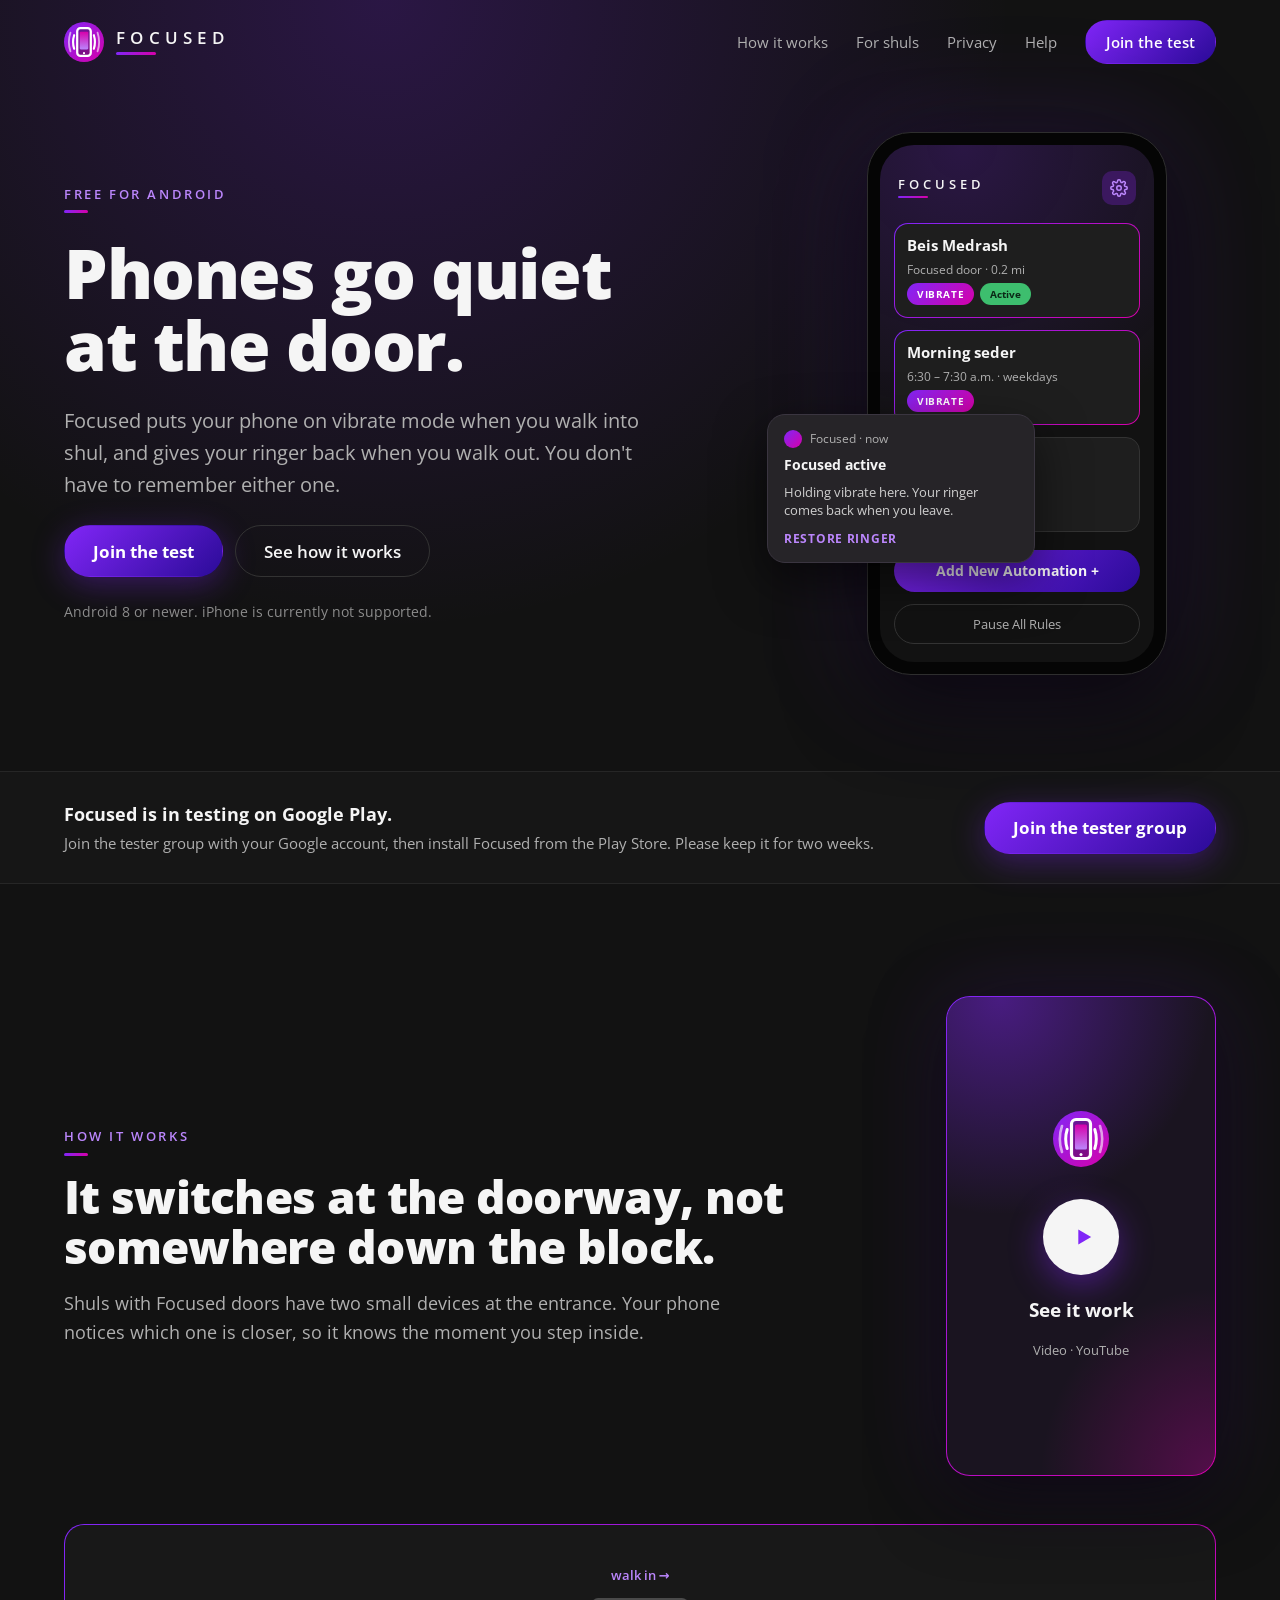
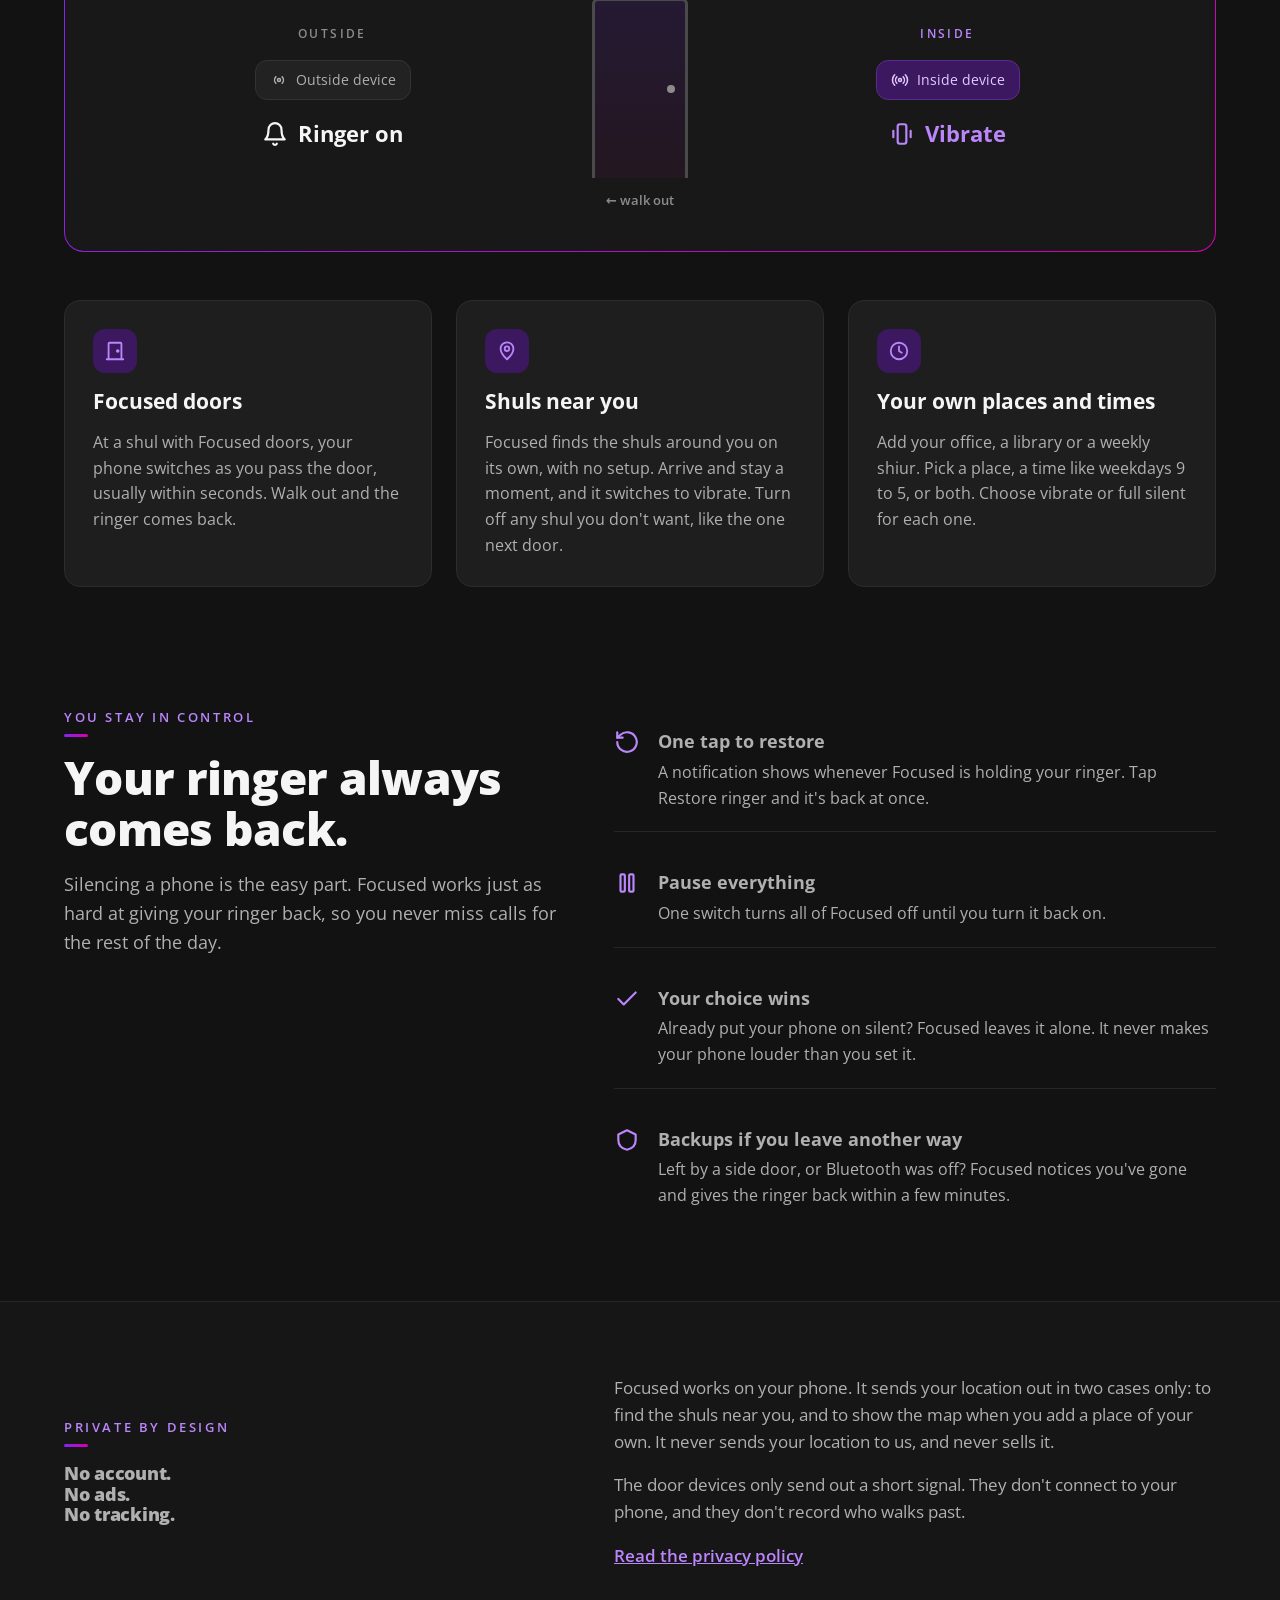
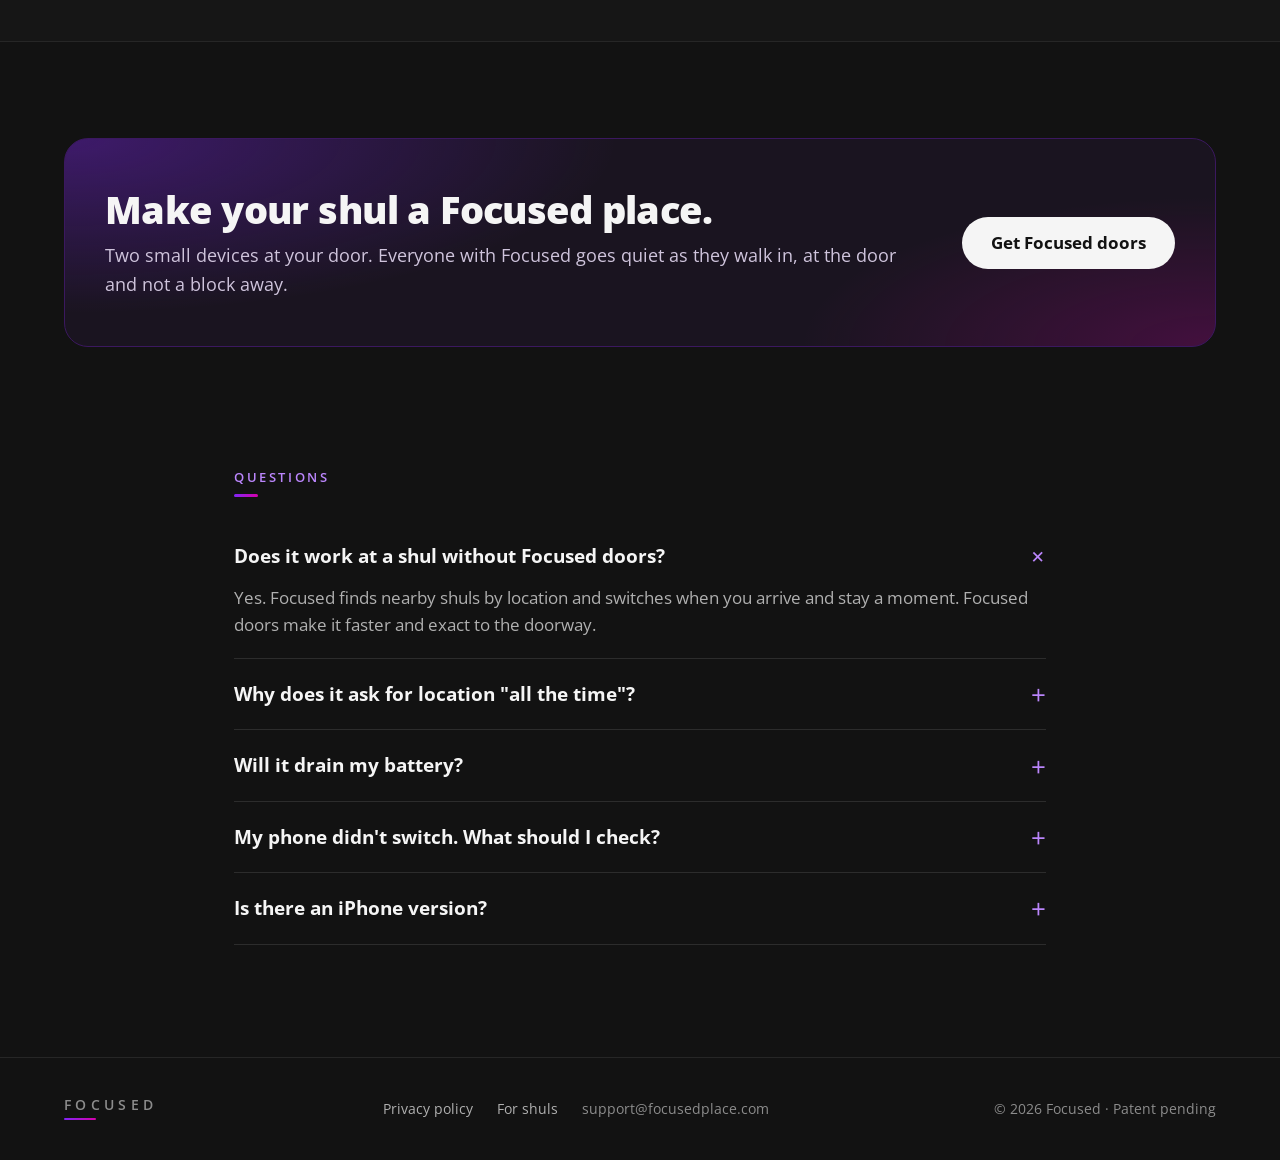
==== index.html @ 2dbdb2ee "Add files via upload" ====
<!doctype html>
<html lang="en">
<head>
  <meta charset="utf-8">
  <meta name="viewport" content="width=device-width, initial-scale=1, viewport-fit=cover">
  <title>Focused – Phones go quiet at the door</title>
  <meta name="description" content="Focused puts your phone on vibrate when you walk into shul, and gives your ringer back when you walk out. Free for Android.">
  <meta name="theme-color" content="#121212">
  <link rel="canonical" href="https://focusedplace.com/">

  <meta property="og:type" content="website">
  <meta property="og:site_name" content="Focused">
  <meta property="og:title" content="Focused – Phones go quiet at the door">
  <meta property="og:description" content="Your phone goes on vibrate when you walk into shul, and your ringer comes back when you walk out.">
  <meta property="og:url" content="https://focusedplace.com/">
  <meta property="og:image" content="https://focusedplace.com/img/og-image.png">
  <meta name="twitter:card" content="summary_large_image">

  <link rel="icon" href="img/favicon.svg" type="image/svg+xml">
  <link rel="apple-touch-icon" href="img/icon-512.png">

  <link rel="preconnect" href="https://fonts.googleapis.com">
  <link rel="preconnect" href="https://fonts.gstatic.com" crossorigin>
  <link rel="stylesheet" href="https://fonts.googleapis.com/css2?family=Open+Sans:wght@400;600;700;800&display=swap">
  <link rel="stylesheet" href="css/style.css">
  <script>document.documentElement.className += ' js';</script>
  <script src="js/main.js" defer></script>
</head>
<body>
  <a class="skip-link" href="#main">Skip to content</a>

  <header class="site-header">
    <div class="wrap">
      <nav class="nav" aria-label="Main">
        <a class="brand" href="./" aria-label="Focused home">
          <img src="img/logo-mark.svg" alt="" width="40" height="40">
          <span class="wordmark">FOCUSED</span>
        </a>
        <button class="menu-toggle" type="button" aria-expanded="false" aria-controls="nav-links" aria-label="Open menu">
          <svg class="icon" width="20" height="20" viewBox="0 0 24 24" aria-hidden="true"><path d="M4 7h16"/><path d="M4 12h16"/><path d="M4 17h16"/></svg>
        </button>
        <div class="nav-links" id="nav-links">
          <a href="#how">How it works</a>
          <a href="shuls.html">For shuls</a>
          <a href="#privacy">Privacy</a>
          <a href="#help">Help</a>
          <a class="btn btn--primary btn--small" href="#join">Join the test</a>
        </div>
      </nav>
    </div>
  </header>

  <main id="main">
    <div class="wrap">
      <section class="hero">
        <div class="hero__text">
          <span class="eyebrow">Free for Android</span>
          <h1>Phones go quiet at the door.</h1>
          <p class="lead">Focused puts your phone on vibrate mode when you walk into shul, and gives your ringer back when you walk out. You don't have to remember either one.</p>
          <div class="actions">
            <a class="btn btn--primary" href="#join">Join the test</a>
            <a class="btn btn--ghost" href="#how">See how it works</a>
          </div>
          <p class="fine-print">Android 8 or newer. iPhone is currently not supported.</p>
        </div>

        <div class="hero__visual">
          <div class="phone-stage">
            <div class="phone" role="img" aria-label="The Focused app showing a shul with a Focused door where vibrate is active, a weekday morning rule, and a library rule set to silent">
              <div class="phone__screen">
                <div class="app-bar">
                  <span class="wordmark">FOCUSED</span>
                  <span class="app-bar__button">
                    <svg class="icon" width="18" height="18" viewBox="0 0 24 24" aria-hidden="true"><circle cx="12" cy="12" r="3"/><path d="M19.4 15a1.7 1.7 0 0 0 .3 1.8l.1.1a2 2 0 1 1-2.8 2.8l-.1-.1a1.7 1.7 0 0 0-1.8-.3 1.7 1.7 0 0 0-1 1.5V21a2 2 0 1 1-4 0v-.1a1.7 1.7 0 0 0-1.1-1.5 1.7 1.7 0 0 0-1.8.3l-.1.1a2 2 0 1 1-2.8-2.8l.1-.1a1.7 1.7 0 0 0 .3-1.8 1.7 1.7 0 0 0-1.5-1H3a2 2 0 1 1 0-4h.1a1.7 1.7 0 0 0 1.5-1.1 1.7 1.7 0 0 0-.3-1.8l-.1-.1a2 2 0 1 1 2.8-2.8l.1.1a1.7 1.7 0 0 0 1.8.3H9a1.7 1.7 0 0 0 1-1.5V3a2 2 0 1 1 4 0v.1a1.7 1.7 0 0 0 1 1.5 1.7 1.7 0 0 0 1.8-.3l.1-.1a2 2 0 1 1 2.8 2.8l-.1.1a1.7 1.7 0 0 0-.3 1.8V9a1.7 1.7 0 0 0 1.5 1H21a2 2 0 1 1 0 4h-.1a1.7 1.7 0 0 0-1.5 1z"/></svg>
                  </span>
                </div>

                <div class="rule-card rule-card--on">
                  <span class="rule-card__title">Beis Medrash</span>
                  <span class="rule-card__meta">Focused door · 0.2 mi</span>
                  <span class="pills"><span class="pill">VIBRATE</span><span class="pill pill--active">Active</span></span>
                </div>

                <div class="rule-card rule-card--on">
                  <span class="rule-card__title">Morning seder</span>
                  <span class="rule-card__meta">6:30 – 7:30 a.m. · weekdays</span>
                  <span class="pills"><span class="pill">VIBRATE</span></span>
                </div>

                <div class="rule-card">
                  <span class="rule-card__title">Library</span>
                  <span class="rule-card__meta">Any time · 476 5th Ave</span>
                  <span class="pills"><span class="pill">SILENT</span></span>
                </div>

                <span class="app-button">Add New Automation +</span>
                <span class="app-button app-button--outline">Pause All Rules</span>
              </div>
            </div>

            <div class="notification" aria-hidden="true">
              <span class="notification__app">Focused · now</span>
              <span class="notification__title">Focused active</span>
              <span class="notification__text">Holding vibrate here. Your ringer comes back when you leave.</span>
              <span class="notification__action">RESTORE RINGER</span>
            </div>
          </div>
        </div>
      </section>
    </div>

    <section class="band" id="join">
      <div class="wrap join">
        <div class="join__text">
          <span class="join__title">Focused is in testing on Google Play.</span>
          <p>Join the tester group with your Google account, then install Focused from the Play Store. Please keep it for two weeks.</p>
        </div>
        <a class="btn btn--primary" href="[TESTER-GROUP-LINK]">Join the tester group</a>
      </div>
    </section>

    <section class="wrap section" id="how">
      <div class="how-intro">
        <div class="section-head">
          <span class="eyebrow">How it works</span>
          <h2>It switches at the doorway, not somewhere down the block.</h2>
          <p>Shuls with Focused doors have two small devices at the entrance. Your phone notices which one is closer, so it knows the moment you step inside.</p>
        </div>

        <!-- Shows a preview until someone presses play; only then does YouTube load (js/main.js). -->
        <a class="video" href="https://www.youtube.com/shorts/hZnFqoRjFlo" data-video-id="hZnFqoRjFlo" aria-label="Play the video showing how Focused works">
          <img class="video__logo" src="img/logo-mark.svg" alt="" width="56" height="56">
          <span class="video__play" aria-hidden="true">
            <svg width="28" height="28" viewBox="0 0 24 24"><path d="M8 5.5v13l11-6.5z" fill="currentColor"/></svg>
          </span>
          <span class="video__title">See it work</span>
          <span class="video__note">Video · YouTube</span>
        </a>
      </div>

      <div class="door-demo" role="img" aria-label="Outside the door the ringer is on. Walk in past the inside device and the phone switches to vibrate.">
        <div class="door-demo__side">
          <span class="door-demo__label">OUTSIDE</span>
          <span class="door-demo__chip">
            <svg class="icon" width="18" height="18" viewBox="0 0 24 24" aria-hidden="true"><circle cx="12" cy="12" r="2"/><path d="M16.2 7.8a6 6 0 0 1 0 8.4"/><path d="M7.8 16.2a6 6 0 0 1 0-8.4"/></svg>
            Outside device
          </span>
          <span class="door-demo__state">
            <svg class="icon" width="26" height="26" viewBox="0 0 24 24" aria-hidden="true"><path d="M6 8a6 6 0 0 1 12 0c0 7 3 9 3 9H3s3-2 3-9"/><path d="M10.3 21a1.94 1.94 0 0 0 3.4 0"/></svg>
            Ringer on
          </span>
        </div>

        <div class="door-demo__door">
          <span class="door-demo__in">walk in <span class="arrow">→</span></span>
          <span class="door-demo__frame"></span>
          <span class="door-demo__out"><span class="arrow">←</span> walk out</span>
        </div>

        <div class="door-demo__side door-demo__side--inside">
          <span class="door-demo__label">INSIDE</span>
          <span class="door-demo__chip">
            <svg class="icon" width="18" height="18" viewBox="0 0 24 24" aria-hidden="true"><circle cx="12" cy="12" r="2"/><path d="M16.2 7.8a6 6 0 0 1 0 8.4"/><path d="M7.8 16.2a6 6 0 0 1 0-8.4"/><path d="M19.1 4.9a10 10 0 0 1 0 14.2"/><path d="M4.9 19.1a10 10 0 0 1 0-14.2"/></svg>
            Inside device
          </span>
          <span class="door-demo__state">
            <svg class="icon" width="26" height="26" viewBox="0 0 24 24" aria-hidden="true"><rect x="8" y="3" width="8" height="18" rx="2"/><path d="M4 9v6"/><path d="M20 9v6"/></svg>
            Vibrate
          </span>
        </div>
      </div>

      <div class="features">
        <article class="feature">
          <span class="icon-tile"><svg class="icon" width="22" height="22" viewBox="0 0 24 24" aria-hidden="true"><path d="M5 21V4a1 1 0 0 1 1-1h12a1 1 0 0 1 1 1v17"/><path d="M3 21h18"/><circle cx="15" cy="12" r="1"/></svg></span>
          <h3>Focused doors</h3>
          <p>At a shul with Focused doors, your phone switches as you pass the door, usually within seconds. Walk out and the ringer comes back.</p>
        </article>
        <article class="feature">
          <span class="icon-tile"><svg class="icon" width="22" height="22" viewBox="0 0 24 24" aria-hidden="true"><path d="M12 21s7-6.1 7-11.5A7 7 0 0 0 5 9.5C5 14.9 12 21 12 21z"/><circle cx="12" cy="9.5" r="2.5"/></svg></span>
          <h3>Shuls near you</h3>
          <p>Focused finds the shuls around you on its own, with no setup. Arrive and stay a moment, and it switches to vibrate. Turn off any shul you don't want, like the one next door.</p>
        </article>
        <article class="feature">
          <span class="icon-tile"><svg class="icon" width="22" height="22" viewBox="0 0 24 24" aria-hidden="true"><circle cx="12" cy="12" r="9"/><path d="M12 7v5l3 2"/></svg></span>
          <h3>Your own places and times</h3>
          <p>Add your office, a library or a weekly shiur. Pick a place, a time like weekdays 9 to 5, or both. Choose vibrate or full silent for each one.</p>
        </article>
      </div>
    </section>

    <section class="wrap split">
      <div class="split__main">
        <span class="eyebrow">You stay in control</span>
        <h2>Your ringer always comes back.</h2>
        <p>Silencing a phone is the easy part. Focused works just as hard at giving your ringer back, so you never miss calls for the rest of the day.</p>
      </div>
      <ul class="split__side reassurances">
        <li>
          <svg class="icon" width="26" height="26" viewBox="0 0 24 24" aria-hidden="true"><path d="M3 12a9 9 0 1 0 3-6.7L3 8"/><path d="M3 3v5h5"/></svg>
          <div><strong>One tap to restore</strong><span>A notification shows whenever Focused is holding your ringer. Tap Restore ringer and it's back at once.</span></div>
        </li>
        <li>
          <svg class="icon" width="26" height="26" viewBox="0 0 24 24" aria-hidden="true"><rect x="6" y="4" width="4" height="16" rx="1"/><rect x="14" y="4" width="4" height="16" rx="1"/></svg>
          <div><strong>Pause everything</strong><span>One switch turns all of Focused off until you turn it back on.</span></div>
        </li>
        <li>
          <svg class="icon" width="26" height="26" viewBox="0 0 24 24" aria-hidden="true"><path d="M20 6 9 17l-5-5"/></svg>
          <div><strong>Your choice wins</strong><span>Already put your phone on silent? Focused leaves it alone. It never makes your phone louder than you set it.</span></div>
        </li>
        <li>
          <svg class="icon" width="26" height="26" viewBox="0 0 24 24" aria-hidden="true"><path d="M12 3l8 4v5c0 5-3.5 8-8 9-4.5-1-8-4-8-9V7l8-4z"/></svg>
          <div><strong>Backups if you leave another way</strong><span>Left by a side door, or Bluetooth was off? Focused notices you've gone and gives the ringer back within a few minutes.</span></div>
        </li>
      </ul>
    </section>

    <section class="band" id="privacy">
      <div class="wrap split split--center">
        <div class="split__main">
          <span class="eyebrow">Private by design</span>
          <p class="statement">No account.<br>No ads.<br>No tracking.</p>
        </div>
        <div class="split__side">
          <p>Focused works on your phone. It sends your location out in two cases only: to find the shuls near you, and to show the map when you add a place of your own. It never sends your location to us, and never sells it.</p>
          <p>The door devices only send out a short signal. They don't connect to your phone, and they don't record who walks past.</p>
          <a class="privacy-link" href="https://joshg1628.github.io/focused-privacy/">Read the privacy policy</a>
        </div>
      </div>
    </section>

    <section class="wrap cta-section">
      <div class="cta-panel">
        <div class="cta-panel__text">
          <h2>Make your shul a Focused place.</h2>
          <p>Two small devices at your door. Everyone with Focused goes quiet as they walk in, at the door and not a block away.</p>
        </div>
        <a class="btn btn--light" href="shuls.html">Get Focused doors</a>
      </div>
    </section>

    <section class="wrap faq" id="help">
      <span class="eyebrow">Questions</span>
      <div>
        <details open>
          <summary>Does it work at a shul without Focused doors?</summary>
          <p>Yes. Focused finds nearby shuls by location and switches when you arrive and stay a moment. Focused doors make it faster and exact to the doorway.</p>
        </details>
        <details>
          <summary>Why does it ask for location "all the time"?</summary>
          <p>Nobody opens an app while walking through a door. Focused has to notice you arrive while your phone is in your pocket. Android also counts Bluetooth scanning as location.</p>
        </details>
        <details>
          <summary>Will it drain my battery?</summary>
          <p>[BATTERY ANSWER]</p>
        </details>
        <details>
          <summary>My phone didn't switch. What should I check?</summary>
          <p>Open Focused and finish every step on the Setup page. On Samsung and Xiaomi phones, also turn off battery saving for Focused.</p>
        </details>
        <details>
          <summary>Is there an iPhone version?</summary>
          <p>Not yet. Focused is Android only for now.</p>
        </details>
      </div>
    </section>
  </main>

  <footer class="site-footer">
    <div class="wrap">
      <span class="wordmark wordmark--small">FOCUSED</span>
      <div class="footer-links">
        <a href="https://joshg1628.github.io/focused-privacy/">Privacy policy</a>
        <a href="shuls.html">For shuls</a>
        <span>support@focusedplace.com</span>
      </div>
      <span>© <span data-year>2026</span> Focused · Patent pending</span>
    </div>
  </footer>
</body>
</html>
---- css/style.css ----
/* Focused website
   Dark only, like the app. Every colour, gradient and radius below comes from the
   app's Resources/Styles/Colors.xaml and Styles.xaml, so the site and the app match. */

:root {
  /* Surfaces (PageBackground, Surface, SurfaceSunken, Divider) */
  --bg: #121212;
  --surface: #1E1E1E;
  --surface-2: #181818;
  --sunken: #161616;
  --raised: #222222;
  --line: #262626;
  --line-2: #2C2C2C;
  --divider: #333333;

  /* Text (TextPrimary, TextSecondary) */
  --text: #F5F5F5;
  --text-2: #B0B0B0;
  --text-3: #8C8C8C;
  --text-soft: #CFCFCF;

  /* Brand (Accent, Magenta, Tertiary, AccentMuted, IconBg) */
  --violet: #8126F7;
  --magenta: #D600AA;
  --indigo: #2B0B98;
  --lilac: #BB86FC;
  --lilac-hover: #D9B8FF;
  --plum: #3B185F;
  --plum-line: #5B2C8F;
  --plum-text: #E2CCFF;

  /* State (Success, OnSuccessText) */
  --success: #3DBE6E;
  --on-success: #0B2A17;

  /* The app's three gradients: card strokes and badges, filled buttons, the wordmark bar */
  --grad: linear-gradient(135deg, var(--violet), var(--magenta));
  --grad-deep: linear-gradient(135deg, var(--violet), var(--indigo));
  --grad-bar: linear-gradient(90deg, var(--violet), var(--magenta));
  --glow: rgba(129, 38, 247, 0.22);
  --glow-none: rgba(129, 38, 247, 0);

  --font: 'Open Sans', system-ui, -apple-system, 'Segoe UI', Roboto, sans-serif;
  --gutter: 24px;

  color-scheme: dark;
}

/* ---------- Base ---------- */

*,
*::before,
*::after {
  box-sizing: border-box;
}

html {
  scroll-behavior: smooth;
}

body {
  margin: 0;
  /* The soft purple wash behind the top of every page, like the app's header glow */
  background:
    radial-gradient(ellipse 70% 900px at 30% 0, var(--glow), var(--glow-none) 70%) no-repeat,
    var(--bg);
  color: var(--text);
  font-family: var(--font);
  font-size: 17px;
  line-height: 1.6;
  -webkit-font-smoothing: antialiased;
  overflow-x: hidden;
}

h1,
h2,
h3,
p {
  margin: 0;
}

h1,
h2,
h3 {
  text-wrap: balance;
}

a {
  color: var(--lilac);
}

a:hover {
  color: var(--lilac-hover);
}

a:focus-visible,
button:focus-visible,
summary:focus-visible,
input:focus-visible,
textarea:focus-visible {
  outline: 2px solid var(--lilac);
  outline-offset: 3px;
}

img {
  max-width: 100%;
}

ul,
ol {
  margin: 0;
  padding: 0;
  list-style: none;
}

.wrap {
  max-width: 1200px;
  margin-inline: auto;
  padding-left: max(var(--gutter), env(safe-area-inset-left, 0px));
  padding-right: max(var(--gutter), env(safe-area-inset-right, 0px));
}

.sr-only {
  position: absolute;
  width: 1px;
  height: 1px;
  overflow: hidden;
  clip: rect(0 0 0 0);
  white-space: nowrap;
}

.skip-link {
  position: absolute;
  left: 16px;
  top: -60px;
  z-index: 10;
  padding: 10px 16px;
  border-radius: 10px;
  background: var(--text);
  color: var(--bg);
  font-weight: 700;
  text-decoration: none;
}

.skip-link:focus {
  top: 16px;
}

/* ---------- Brand pieces ---------- */

/* The app's wordmark: tracked caps over the short gradient bar */
.wordmark {
  display: inline-flex;
  flex-direction: column;
  gap: 6px;
  font-weight: 600;
  font-size: 17px;
  letter-spacing: 0.31em;
  line-height: 1;
}

.wordmark::after {
  content: "";
  width: 40px;
  height: 3px;
  border-radius: 2px;
  background: var(--grad-bar);
}

.wordmark--small {
  font-size: 14px;
}

.wordmark--small::after {
  width: 32px;
  height: 2px;
}

/* The app's section heading: small lilac caps over a mini bar */
.eyebrow {
  display: inline-flex;
  flex-direction: column;
  gap: 6px;
  font-size: 13px;
  font-weight: 600;
  letter-spacing: 0.2em;
  text-transform: uppercase;
  color: var(--lilac);
}

.eyebrow::after {
  content: "";
  width: 24px;
  height: 3px;
  border-radius: 2px;
  background: var(--grad-bar);
}

.icon {
  flex: none;
  fill: none;
  stroke: currentColor;
  stroke-width: 2;
  stroke-linecap: round;
  stroke-linejoin: round;
}

.icon-tile {
  width: 44px;
  height: 44px;
  border-radius: 12px;
  background: var(--plum);
  color: var(--lilac);
  display: flex;
  align-items: center;
  justify-content: center;
}

/* ---------- Buttons ---------- */

.btn {
  display: inline-flex;
  align-items: center;
  justify-content: center;
  min-height: 52px;
  padding: 0 28px;
  border: 1px solid transparent;
  border-radius: 999px;
  font: inherit;
  font-size: 17px;
  font-weight: 700;
  text-decoration: none;
  cursor: pointer;
  transition: transform 0.15s ease, box-shadow 0.15s ease, background-color 0.15s ease;
}

.btn--primary {
  background: var(--grad-deep);
  color: #FFFFFF;
  box-shadow: 0 8px 32px rgba(129, 38, 247, 0.35);
}

.btn--primary:hover {
  color: #FFFFFF;
  transform: translateY(-1px);
  box-shadow: 0 12px 40px rgba(129, 38, 247, 0.5);
}

.btn--ghost {
  border-color: var(--divider);
  color: var(--text);
  font-weight: 600;
}

.btn--ghost:hover {
  color: var(--text);
  background: var(--surface);
}

.btn--light {
  background: var(--text);
  color: var(--bg);
}

.btn--light:hover {
  color: var(--bg);
  transform: translateY(-1px);
}

.btn--small {
  min-height: 44px;
  padding: 0 20px;
  font-size: 15px;
  font-weight: 600;
  box-shadow: none;
}

/* ---------- Header and navigation ---------- */

/* The For shuls page adds a magenta wash on the right */
body.page-shuls {
  background:
    radial-gradient(ellipse 60% 800px at 75% 0, rgba(214, 0, 170, 0.16), rgba(214, 0, 170, 0) 70%) no-repeat,
    radial-gradient(ellipse 60% 900px at 20% 0, var(--glow), var(--glow-none) 70%) no-repeat,
    var(--bg);
}

.nav {
  display: flex;
  flex-wrap: wrap;
  align-items: center;
  justify-content: space-between;
  gap: 16px;
  padding-block: 20px;
}

.brand {
  display: flex;
  align-items: center;
  gap: 12px;
  color: var(--text);
  text-decoration: none;
}

.brand:hover {
  color: var(--text);
}

.brand img {
  width: 40px;
  height: 40px;
}

.nav-links {
  display: flex;
  flex-wrap: wrap;
  align-items: center;
  gap: 8px 28px;
  font-size: 15px;
}

.nav-links a:not(.btn) {
  color: var(--text-2);
  text-decoration: none;
}

.nav-links a:not(.btn):hover,
.nav-links a[aria-current="page"] {
  color: var(--text);
}

.menu-toggle {
  display: none;
  width: 44px;
  height: 44px;
  border: 1px solid var(--divider);
  border-radius: 12px;
  background: var(--surface);
  color: var(--text);
  align-items: center;
  justify-content: center;
  cursor: pointer;
}

@media (max-width: 760px) {
  .js .menu-toggle {
    display: flex;
  }

  .js .nav-links {
    display: none;
    width: 100%;
    flex-direction: column;
    align-items: stretch;
    gap: 0;
    padding-bottom: 8px;
  }

  .js .nav.is-open .nav-links {
    display: flex;
  }

  .js .nav-links a:not(.btn) {
    padding: 14px 4px;
    border-bottom: 1px solid var(--line);
    font-size: 17px;
  }

  .js .nav-links .btn {
    margin-top: 16px;
  }
}

/* ---------- Hero ---------- */

.hero {
  display: flex;
  flex-wrap: wrap;
  align-items: center;
  gap: 56px;
  padding-block: 48px 96px;
}

.hero__text {
  flex: 1 1 460px;
  min-width: 0;
  display: flex;
  flex-direction: column;
  gap: 24px;
}

.hero h1 {
  font-size: clamp(40px, 5.4vw, 72px);
  line-height: 1.04;
  font-weight: 800;
  letter-spacing: -0.02em;
}

.lead {
  font-size: 20px;
  color: var(--text-2);
  max-width: 34em;
}

.actions {
  display: flex;
  flex-wrap: wrap;
  align-items: center;
  gap: 12px;
}

.fine-print {
  font-size: 14px;
  color: var(--text-3);
}

.hero__visual {
  flex: 1 1 360px;
  min-width: 0;
  display: flex;
  justify-content: center;
}

/* ---------- Phone drawing of the app ---------- */

.phone-stage {
  position: relative;
  width: 100%;
  max-width: 400px;
  display: flex;
  justify-content: flex-end;
}

.phone {
  width: 300px;
  max-width: 100%;
  border-radius: 44px;
  padding: 12px;
  background: #050505;
  border: 1px solid #2E2E2E;
  box-shadow: 0 30px 80px rgba(0, 0, 0, 0.6), 0 0 120px rgba(129, 38, 247, 0.18);
}

.phone__screen {
  border-radius: 34px;
  overflow: hidden;
  padding: 22px 14px 18px;
  display: flex;
  flex-direction: column;
  gap: 12px;
  background: radial-gradient(circle at 30% 0%, var(--glow), var(--glow-none) 55%), var(--bg);
}

.app-bar {
  display: flex;
  align-items: center;
  justify-content: space-between;
  padding: 4px 4px 6px;
}

.app-bar .wordmark {
  font-size: 13px;
  gap: 5px;
}

.app-bar .wordmark::after {
  width: 30px;
  height: 2px;
}

.app-bar__button {
  width: 34px;
  height: 34px;
  border-radius: 10px;
  background: var(--plum);
  color: var(--lilac);
  display: flex;
  align-items: center;
  justify-content: center;
}

.rule-card {
  border: 1px solid var(--divider);
  border-radius: 14px;
  background: var(--surface);
  padding: 12px;
  display: flex;
  flex-direction: column;
  gap: 6px;
}

/* An active rule: the app's gradient card stroke */
.rule-card--on {
  border: 1.5px solid transparent;
  background: linear-gradient(var(--surface), var(--surface)) padding-box, var(--grad) border-box;
}

.rule-card__title {
  font-size: 15px;
  font-weight: 700;
  line-height: 1.3;
}

.rule-card__meta {
  font-size: 12px;
  color: var(--text-2);
  line-height: 1.3;
}

.pills {
  display: flex;
  gap: 6px;
}

.pill {
  font-size: 10px;
  font-weight: 700;
  letter-spacing: 0.06em;
  padding: 3px 10px;
  border-radius: 999px;
  background: var(--grad);
  color: #FFFFFF;
}

.pill--active {
  letter-spacing: 0;
  background: var(--success);
  color: var(--on-success);
}

.app-button {
  margin-top: 6px;
  min-height: 42px;
  border-radius: 999px;
  background: var(--grad-deep);
  display: flex;
  align-items: center;
  justify-content: center;
  font-size: 14px;
  font-weight: 700;
}

.app-button--outline {
  margin-top: 0;
  min-height: 40px;
  background: none;
  border: 1px solid var(--divider);
  font-size: 13px;
  font-weight: 400;
  color: var(--text-2);
}

/* The "Focused active" notification */
.notification {
  border-radius: 18px;
  background: #262428;
  border: 1px solid #3A3540;
  padding: 14px 16px;
  display: flex;
  flex-direction: column;
  gap: 6px;
  box-shadow: 0 18px 50px rgba(0, 0, 0, 0.55);
}

.phone-stage .notification {
  position: absolute;
  left: 0;
  bottom: 112px;
  width: 268px;
}

.notification__app {
  display: flex;
  align-items: center;
  gap: 8px;
  font-size: 12px;
  color: var(--text-2);
}

.notification__app::before {
  content: "";
  width: 18px;
  height: 18px;
  border-radius: 50%;
  background: var(--grad);
}

.notification__title {
  font-size: 14px;
  font-weight: 700;
}

.notification__text {
  font-size: 13px;
  color: var(--text-soft);
  line-height: 1.4;
}

.notification__action {
  padding-top: 4px;
  font-size: 12px;
  font-weight: 700;
  letter-spacing: 0.06em;
  color: var(--lilac);
}

/* ---------- Bands and sections ---------- */

.band {
  background: var(--sunken);
  border-block: 1px solid var(--line);
}

.join {
  display: flex;
  flex-wrap: wrap;
  align-items: center;
  justify-content: space-between;
  gap: 16px 32px;
  padding-block: 28px;
}

.join__text {
  flex: 1 1 420px;
  min-width: 0;
  display: flex;
  flex-direction: column;
  gap: 2px;
}

.join__title {
  font-weight: 700;
  font-size: 18px;
}

.join__text p {
  color: var(--text-2);
  font-size: 15px;
}

.section {
  padding-block: 112px 48px;
  display: flex;
  flex-direction: column;
  gap: 48px;
}

.section-head {
  display: flex;
  flex-direction: column;
  gap: 16px;
  max-width: 720px;
}

.section-head h2,
.split h2 {
  font-size: clamp(30px, 3.6vw, 48px);
  line-height: 1.1;
  font-weight: 800;
  letter-spacing: -0.015em;
}

.section-head p {
  color: var(--text-2);
  font-size: 18px;
}

/* ---------- How it works: heading with the video beside it ---------- */

.how-intro {
  display: flex;
  flex-wrap: wrap;
  align-items: center;
  justify-content: space-between;
  gap: 40px 56px;
}

.how-intro .section-head {
  flex: 1 1 460px;
  min-width: 0;
}

/* A YouTube Short is upright, 9:16 */
.video {
  position: relative;
  flex: none;
  width: min(270px, 100%);
  aspect-ratio: 9 / 16;
  border: 1.5px solid transparent;
  border-radius: 24px;
  overflow: hidden;
  background:
    radial-gradient(ellipse 120% 70% at 20% 0%, rgba(129, 38, 247, 0.45), rgba(129, 38, 247, 0) 65%) padding-box,
    radial-gradient(ellipse 100% 60% at 100% 100%, rgba(214, 0, 170, 0.3), rgba(214, 0, 170, 0) 65%) padding-box,
    linear-gradient(#1A1420, #1A1420) padding-box,
    var(--grad) border-box;
  box-shadow: 0 24px 70px rgba(0, 0, 0, 0.5), 0 0 90px rgba(129, 38, 247, 0.16);
  display: flex;
  flex-direction: column;
  align-items: center;
  justify-content: center;
  gap: 14px;
  color: var(--text);
  text-decoration: none;
}

a.video:hover {
  color: var(--text);
}

.video__logo {
  width: 56px;
  height: 56px;
  margin-bottom: 18px;
}

.video__play {
  width: 76px;
  height: 76px;
  border-radius: 50%;
  background: var(--text);
  color: var(--violet);
  display: flex;
  align-items: center;
  justify-content: center;
  padding-left: 4px;
  box-shadow: 0 10px 34px rgba(129, 38, 247, 0.45);
  transition: transform 0.15s ease;
}

a.video:hover .video__play {
  transform: scale(1.06);
}

.video__title {
  margin-top: 6px;
  font-size: 19px;
  font-weight: 700;
}

.video__note {
  font-size: 13px;
  color: var(--text-2);
}

.video iframe {
  position: absolute;
  inset: 0;
  width: 100%;
  height: 100%;
  border: 0;
}

@media (max-width: 760px) {
  .video {
    margin-inline: auto;
  }
}

/* ---------- Door picture ---------- */

.door-demo {
  border: 1.5px solid transparent;
  border-radius: 20px;
  background: linear-gradient(var(--surface-2), var(--surface-2)) padding-box, var(--grad) border-box;
  padding: 40px 32px;
  display: flex;
  flex-wrap: wrap;
  align-items: stretch;
  justify-content: center;
  gap: 24px;
}

.door-demo__side {
  flex: 1 1 260px;
  min-width: 0;
  display: flex;
  flex-direction: column;
  align-items: center;
  justify-content: center;
  gap: 16px;
  text-align: center;
}

.door-demo__label {
  font-size: 12px;
  font-weight: 600;
  letter-spacing: 0.2em;
  color: var(--text-3);
}

.door-demo__chip {
  display: inline-flex;
  align-items: center;
  gap: 8px;
  padding: 8px 14px;
  border-radius: 12px;
  background: var(--raised);
  border: 1px solid var(--divider);
  font-size: 14px;
  color: var(--text-2);
}

.door-demo__state {
  display: inline-flex;
  align-items: center;
  gap: 10px;
  font-size: 22px;
  font-weight: 700;
}

.door-demo__side--inside .door-demo__label,
.door-demo__side--inside .door-demo__state {
  color: var(--lilac);
}

.door-demo__side--inside .door-demo__chip {
  background: var(--plum);
  border-color: var(--plum-line);
  color: var(--plum-text);
}

.door-demo__door {
  flex: 0 0 auto;
  display: flex;
  flex-direction: column;
  align-items: center;
  justify-content: center;
  gap: 12px;
  font-size: 13px;
  font-weight: 600;
}

.door-demo__in {
  color: var(--lilac);
}

.door-demo__out {
  color: var(--text-3);
}

.door-demo__frame {
  width: 96px;
  height: 180px;
  border: 3px solid #4A4A4A;
  border-bottom: none;
  border-radius: 6px 6px 0 0;
  display: flex;
  align-items: center;
  justify-content: flex-end;
  padding-right: 10px;
  background: linear-gradient(180deg, rgba(129, 38, 247, 0.12), rgba(214, 0, 170, 0.06));
}

.door-demo__frame::after {
  content: "";
  width: 8px;
  height: 8px;
  border-radius: 50%;
  background: var(--text-3);
}

.arrow {
  display: inline-block;
}

/* Stacked on a phone: outside above the door, inside below it, so the arrows point down and up */
@media (max-width: 640px) {
  .door-demo {
    padding: 28px 20px;
  }

  .door-demo__door {
    flex-basis: 100%;
  }

  .door-demo__frame {
    width: 140px;
    height: 72px;
  }

  .arrow {
    transform: rotate(90deg);
  }
}

/* ---------- Feature cards ---------- */

.features {
  display: flex;
  flex-wrap: wrap;
  gap: 24px;
}

.feature {
  flex: 1 1 300px;
  min-width: 0;
  display: flex;
  flex-direction: column;
  gap: 12px;
  padding: 28px;
  border-radius: 16px;
  background: var(--surface);
  border: 1px solid var(--line-2);
}

.feature h3 {
  font-size: 21px;
  font-weight: 700;
}

.feature p {
  color: var(--text-2);
  font-size: 16px;
}

/* ---------- Two-column sections ---------- */

.split {
  display: flex;
  flex-wrap: wrap;
  gap: 48px;
  align-items: flex-start;
  padding-block: 72px;
}

.split--center {
  align-items: center;
}

.split__main {
  flex: 1 1 380px;
  min-width: 0;
  display: flex;
  flex-direction: column;
  gap: 16px;
}

.split__side {
  flex: 1 1 480px;
  min-width: 0;
  display: flex;
  flex-direction: column;
  gap: 16px;
  color: var(--text-2);
}

.split__main > p {
  color: var(--text-2);
  font-size: 18px;
}

.reassurances li {
  display: flex;
  gap: 18px;
  padding: 20px 0;
  border-bottom: 1px solid var(--line);
}

.reassurances li:last-child {
  border-bottom: none;
}

.reassurances .icon {
  color: var(--lilac);
  margin-top: 2px;
}

.reassurances div {
  display: flex;
  flex-direction: column;
  gap: 4px;
}

.reassurances strong {
  font-size: 18px;
}

.reassurances span {
  color: var(--text-2);
  font-size: 16px;
}

.statement {
  font-size: clamp(30px, 3.4vw, 46px);
  line-height: 1.15;
  font-weight: 800;
  letter-spacing: -0.015em;
}

.privacy-link {
  font-weight: 600;
}

/* ---------- Call-to-action panel ---------- */

.cta-section {
  padding-block: 96px 48px;
}

.cta-panel {
  border-radius: 24px;
  padding: 48px 40px;
  display: flex;
  flex-wrap: wrap;
  align-items: center;
  justify-content: space-between;
  gap: 24px 40px;
  background:
    radial-gradient(ellipse 80% 140% at 0% 0%, rgba(129, 38, 247, 0.35), rgba(129, 38, 247, 0) 60%),
    radial-gradient(ellipse 60% 120% at 100% 100%, rgba(214, 0, 170, 0.22), rgba(214, 0, 170, 0) 60%),
    #1A1420;
  border: 1px solid var(--plum);
}

.cta-panel__text {
  flex: 1 1 460px;
  min-width: 0;
  display: flex;
  flex-direction: column;
  gap: 10px;
}

.cta-panel h2 {
  font-size: clamp(28px, 3vw, 40px);
  line-height: 1.15;
  font-weight: 800;
  letter-spacing: -0.015em;
}

.cta-panel p {
  color: #CFC4DC;
  font-size: 18px;
}

/* ---------- Questions ---------- */

.faq {
  max-width: 860px;
  margin-inline: auto;
  padding-block: 72px 112px;
  display: flex;
  flex-direction: column;
  gap: 24px;
}

.faq details {
  border-bottom: 1px solid var(--line-2);
  padding: 20px 0;
}

.faq summary {
  display: flex;
  align-items: center;
  justify-content: space-between;
  gap: 16px;
  font-size: 19px;
  font-weight: 700;
  cursor: pointer;
  list-style: none;
}

.faq summary::-webkit-details-marker {
  display: none;
}

.faq summary::after {
  content: "+";
  flex: none;
  font-size: 26px;
  font-weight: 400;
  line-height: 1;
  color: var(--lilac);
  transition: transform 0.2s ease;
}

.faq details[open] summary::after {
  transform: rotate(45deg);
}

.faq details p {
  margin-top: 12px;
  color: var(--text-2);
}

/* ---------- Footer ---------- */

.site-footer {
  border-top: 1px solid var(--line);
}

.site-footer .wrap {
  padding-block: 40px;
  display: flex;
  flex-wrap: wrap;
  align-items: center;
  justify-content: space-between;
  gap: 20px;
  font-size: 14px;
  color: var(--text-3);
}

.footer-links {
  display: flex;
  flex-wrap: wrap;
  gap: 8px 24px;
}

.footer-links a {
  color: var(--text-2);
  text-decoration: none;
}

.footer-links a:hover {
  color: var(--text);
}

/* ---------- For shuls page ---------- */

.kit {
  flex: 1 1 380px;
  min-width: 0;
  border: 1.5px solid transparent;
  border-radius: 20px;
  background: linear-gradient(#1A1A1A, #1A1A1A) padding-box, var(--grad) border-box;
  padding: 28px;
  display: flex;
  flex-direction: column;
  gap: 20px;
}

.kit__label {
  font-size: 13px;
  font-weight: 600;
  letter-spacing: 0.2em;
  color: var(--text-3);
}

.devices {
  display: flex;
  flex-wrap: wrap;
  gap: 16px;
}

.device {
  flex: 1 1 150px;
  min-width: 0;
  display: flex;
  flex-direction: column;
  gap: 10px;
  padding: 20px;
  border-radius: 14px;
  background: var(--raised);
  border: 1px solid var(--divider);
}

.device--inside {
  background: var(--plum);
  border-color: var(--plum-line);
}

.device__icon {
  width: 56px;
  height: 56px;
  border-radius: 14px;
  background: var(--text);
  color: var(--raised);
  display: flex;
  align-items: center;
  justify-content: center;
}

.device--inside .device__icon {
  color: var(--plum);
}

.device strong {
  font-size: 17px;
}

.device span:last-child {
  font-size: 14px;
  line-height: 1.45;
  color: var(--text-2);
}

.device--inside span:last-child {
  color: var(--plum-text);
}

.ticks {
  display: flex;
  flex-direction: column;
  gap: 10px;
  font-size: 15px;
  color: var(--text-soft);
}

.ticks li {
  display: flex;
  gap: 10px;
}

.ticks .icon {
  color: var(--success);
  stroke-width: 2.4;
  margin-top: 3px;
}

.price-note {
  font-size: 15px;
  color: var(--text-2);
}

.price-note strong {
  color: var(--text);
}

.steps {
  display: flex;
  flex-wrap: wrap;
  gap: 24px;
}

.step {
  flex: 1 1 300px;
  min-width: 0;
  display: flex;
  flex-direction: column;
  gap: 12px;
  padding: 28px;
  border-radius: 16px;
  background: var(--surface);
  border: 1px solid var(--line-2);
}

.step__number {
  width: 40px;
  height: 40px;
  border-radius: 50%;
  background: var(--grad);
  display: flex;
  align-items: center;
  justify-content: center;
  font-weight: 800;
  font-size: 17px;
}

.step h3 {
  font-size: 20px;
  font-weight: 700;
}

.step p {
  color: var(--text-2);
  font-size: 16px;
}

.prices {
  padding-block: 88px 48px;
  display: flex;
  flex-wrap: wrap;
  gap: 24px;
}

.price {
  flex: 1 1 340px;
  min-width: 0;
  display: flex;
  flex-direction: column;
  gap: 8px;
  padding: 32px;
  border-radius: 16px;
  background: var(--surface);
  border: 1px solid var(--line-2);
}

.price--main {
  border: 1.5px solid transparent;
  background: linear-gradient(var(--surface), var(--surface)) padding-box, var(--grad) border-box;
}

.price__label {
  font-size: 13px;
  font-weight: 600;
  letter-spacing: 0.2em;
  color: var(--text-3);
}

.price--main .price__label {
  color: var(--lilac);
}

.price__amount {
  font-size: 40px;
  font-weight: 800;
  letter-spacing: -0.02em;
  line-height: 1.2;
}

.price p {
  color: var(--text-2);
  font-size: 16px;
}

/* ---------- Request form ---------- */

.ask {
  padding-block: 48px 112px;
}

.ask h2 {
  font-size: clamp(28px, 3vw, 40px);
  line-height: 1.15;
}

.form {
  flex: 1 1 520px;
  min-width: 0;
  display: flex;
  flex-wrap: wrap;
  gap: 18px;
  padding: 32px;
  border-radius: 20px;
  background: var(--surface);
  border: 1px solid var(--line-2);
}

.field {
  flex: 1 1 220px;
  min-width: 0;
  display: flex;
  flex-direction: column;
  gap: 6px;
}

.field--full {
  flex-basis: 100%;
}

.field label {
  font-size: 14px;
  font-weight: 600;
  color: var(--text-soft);
}

.field input,
.field textarea {
  min-height: 48px;
  padding: 0 14px;
  border-radius: 12px;
  background: var(--sunken);
  border: 1px solid var(--divider);
  color: var(--text);
  font: inherit;
}

.field textarea {
  padding: 12px 14px;
  resize: vertical;
}

.field input[type="number"] {
  max-width: 140px;
}

.field input::placeholder,
.field textarea::placeholder {
  color: #6E6E6E;
}

.form-status {
  flex-basis: 100%;
  font-size: 15px;
  color: var(--text-2);
}

.form-status--ok {
  color: var(--success);
}

.form-status--error {
  color: #FF8A80;
}

/* ---------- 404 ---------- */

.not-found {
  min-height: 60vh;
  display: flex;
  flex-direction: column;
  justify-content: center;
  gap: 20px;
  padding-block: 64px;
}

.not-found h1 {
  font-size: clamp(36px, 5vw, 60px);
  line-height: 1.1;
  font-weight: 800;
}

/* ---------- Narrow screens ---------- */

@media (max-width: 600px) {
  :root {
    --gutter: 20px;
  }

  .hero {
    padding-block: 24px 72px;
  }

  .hero h1 {
    font-size: 42px;
  }

  .hero .actions .btn {
    width: 100%;
  }

  .section {
    padding-block: 80px 32px;
  }

  .cta-panel,
  .form {
    padding: 28px 22px;
  }
}

@media (prefers-reduced-motion: reduce) {
  html {
    scroll-behavior: auto;
  }

  *,
  *::before,
  *::after {
    transition: none !important;
  }
}
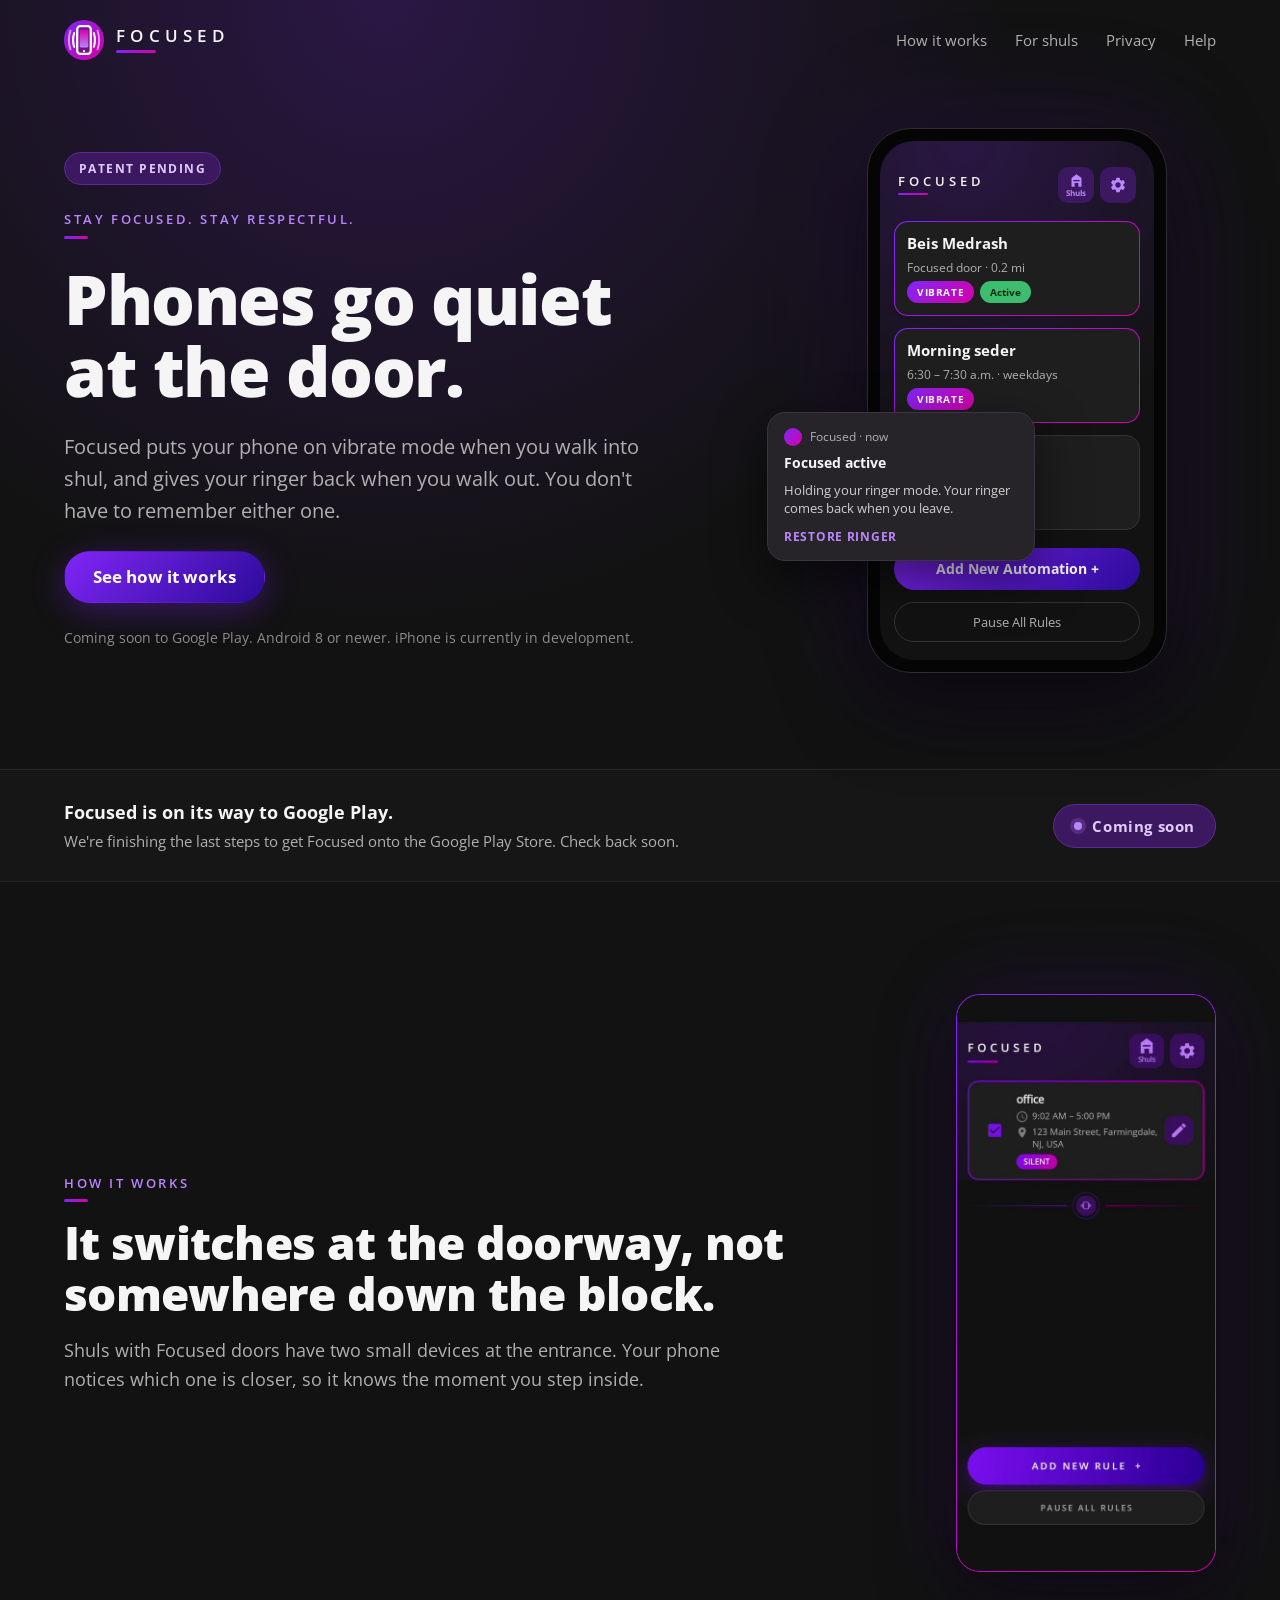
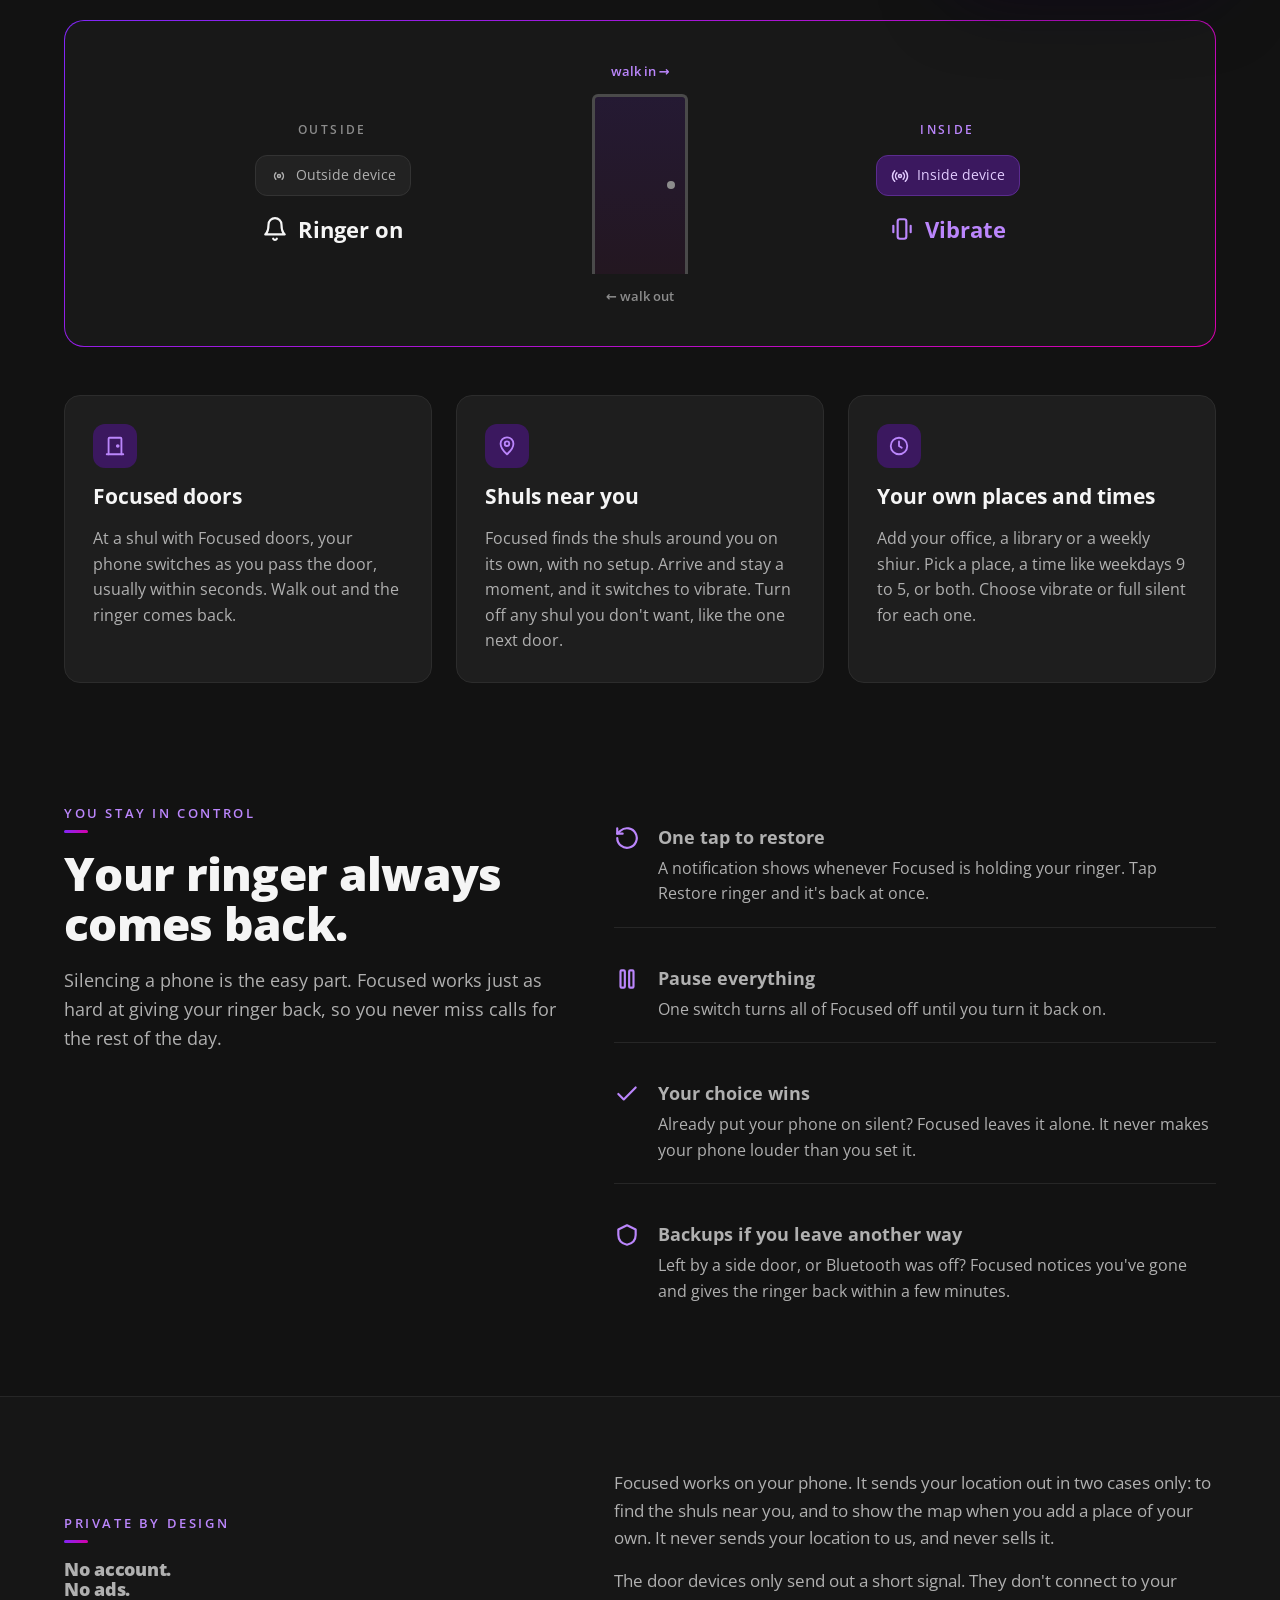
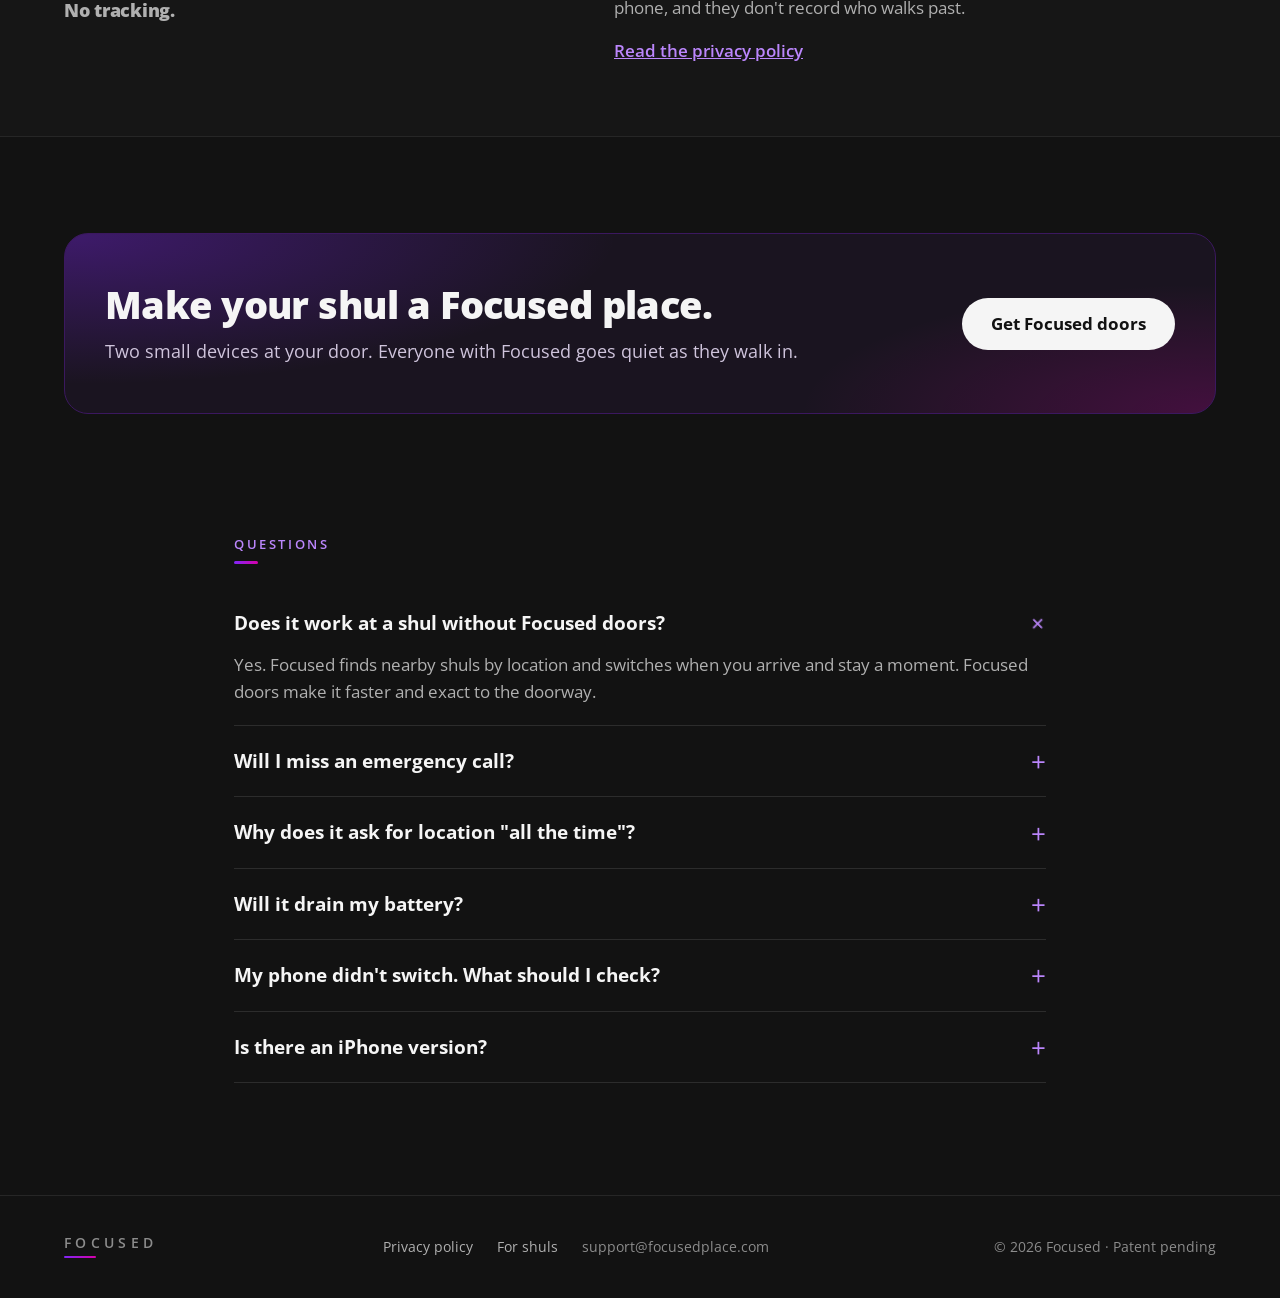
==== commit 59cb9589: "Add files via upload" ====
--- a/index.html
+++ b/index.html
@@ -1,17 +1,20 @@
 <!doctype html>
 <html lang="en">
+
 <head>
   <meta charset="utf-8">
   <meta name="viewport" content="width=device-width, initial-scale=1, viewport-fit=cover">
   <title>Focused – Phones go quiet at the door</title>
-  <meta name="description" content="Focused puts your phone on vibrate when you walk into shul, and gives your ringer back when you walk out. Free for Android.">
+  <meta name="description"
+    content="Focused puts your phone on vibrate when you walk into shul, and gives your ringer back when you walk out. Coming soon to Google Play.">
   <meta name="theme-color" content="#121212">
   <link rel="canonical" href="https://focusedplace.com/">
 
   <meta property="og:type" content="website">
   <meta property="og:site_name" content="Focused">
   <meta property="og:title" content="Focused – Phones go quiet at the door">
-  <meta property="og:description" content="Your phone goes on vibrate when you walk into shul, and your ringer comes back when you walk out.">
+  <meta property="og:description"
+    content="Your phone goes on vibrate when you walk into shul, and your ringer comes back when you walk out.">
   <meta property="og:url" content="https://focusedplace.com/">
   <meta property="og:image" content="https://focusedplace.com/img/og-image.png">
   <meta name="twitter:card" content="summary_large_image">
@@ -26,6 +29,7 @@
   <script>document.documentElement.className += ' js';</script>
   <script src="js/main.js" defer></script>
 </head>
+
 <body>
   <a class="skip-link" href="#main">Skip to content</a>
 
@@ -36,15 +40,19 @@
           <img src="img/logo-mark.svg" alt="" width="40" height="40">
           <span class="wordmark">FOCUSED</span>
         </a>
-        <button class="menu-toggle" type="button" aria-expanded="false" aria-controls="nav-links" aria-label="Open menu">
-          <svg class="icon" width="20" height="20" viewBox="0 0 24 24" aria-hidden="true"><path d="M4 7h16"/><path d="M4 12h16"/><path d="M4 17h16"/></svg>
+        <button class="menu-toggle" type="button" aria-expanded="false" aria-controls="nav-links"
+          aria-label="Open menu">
+          <svg class="icon" width="20" height="20" viewBox="0 0 24 24" aria-hidden="true">
+            <path d="M4 7h16" />
+            <path d="M4 12h16" />
+            <path d="M4 17h16" />
+          </svg>
         </button>
         <div class="nav-links" id="nav-links">
           <a href="#how">How it works</a>
           <a href="shuls.html">For shuls</a>
           <a href="#privacy">Privacy</a>
           <a href="#help">Help</a>
-          <a class="btn btn--primary btn--small" href="#join">Join the test</a>
         </div>
       </nav>
     </div>
@@ -54,31 +62,47 @@
     <div class="wrap">
       <section class="hero">
         <div class="hero__text">
-          <span class="eyebrow">Free for Android</span>
+          <span class="patent-tag">Patent pending</span>
+          <span class="eyebrow">Stay focused. Stay respectful.</span>
           <h1>Phones go quiet at the door.</h1>
-          <p class="lead">Focused puts your phone on vibrate mode when you walk into shul, and gives your ringer back when you walk out. You don't have to remember either one.</p>
+          <p class="lead">Focused puts your phone on vibrate mode when you walk into shul, and gives your ringer back
+            when you walk out. You don't have to remember either one.</p>
           <div class="actions">
-            <a class="btn btn--primary" href="#join">Join the test</a>
-            <a class="btn btn--ghost" href="#how">See how it works</a>
+            <a class="btn btn--primary" href="#how">See how it works</a>
           </div>
-          <p class="fine-print">Android 8 or newer. iPhone is currently not supported.</p>
+          <p class="fine-print">Coming soon to Google Play. Android 8 or newer. iPhone is currently in development.</p>
         </div>
 
         <div class="hero__visual">
           <div class="phone-stage">
-            <div class="phone" role="img" aria-label="The Focused app showing a shul with a Focused door where vibrate is active, a weekday morning rule, and a library rule set to silent">
+            <div class="phone" role="img"
+              aria-label="The Focused app showing a shul with a Focused door where vibrate is active, a weekday morning rule, and a library rule set to silent">
               <div class="phone__screen">
                 <div class="app-bar">
                   <span class="wordmark">FOCUSED</span>
-                  <span class="app-bar__button">
-                    <svg class="icon" width="18" height="18" viewBox="0 0 24 24" aria-hidden="true"><circle cx="12" cy="12" r="3"/><path d="M19.4 15a1.7 1.7 0 0 0 .3 1.8l.1.1a2 2 0 1 1-2.8 2.8l-.1-.1a1.7 1.7 0 0 0-1.8-.3 1.7 1.7 0 0 0-1 1.5V21a2 2 0 1 1-4 0v-.1a1.7 1.7 0 0 0-1.1-1.5 1.7 1.7 0 0 0-1.8.3l-.1.1a2 2 0 1 1-2.8-2.8l.1-.1a1.7 1.7 0 0 0 .3-1.8 1.7 1.7 0 0 0-1.5-1H3a2 2 0 1 1 0-4h.1a1.7 1.7 0 0 0 1.5-1.1 1.7 1.7 0 0 0-.3-1.8l-.1-.1a2 2 0 1 1 2.8-2.8l.1.1a1.7 1.7 0 0 0 1.8.3H9a1.7 1.7 0 0 0 1-1.5V3a2 2 0 1 1 4 0v.1a1.7 1.7 0 0 0 1 1.5 1.7 1.7 0 0 0 1.8-.3l.1-.1a2 2 0 1 1 2.8 2.8l-.1.1a1.7 1.7 0 0 0-.3 1.8V9a1.7 1.7 0 0 0 1.5 1H21a2 2 0 1 1 0 4h-.1a1.7 1.7 0 0 0-1.5 1z"/></svg>
+                  <!-- The app's two header tiles: Nearby Shuls (with its label) and Settings.
+                       Same IconShul and IconGear shapes as Resources/Styles/Styles.xaml. -->
+                  <span class="app-bar__buttons">
+                    <span class="app-bar__button app-bar__button--labeled">
+                      <svg class="icon-fill" width="15" height="15" viewBox="0 0 24 24" aria-hidden="true">
+                        <path d="M12 2L4 8v14h5v-6h6v6h5V8l-8-6zM7 11h10v2H7v-2z" />
+                      </svg>
+                      <span class="app-bar__label">Shuls</span>
+                    </span>
+                    <span class="app-bar__button">
+                      <svg class="icon-fill" width="18" height="18" viewBox="0 0 24 24" aria-hidden="true">
+                        <path
+                          d="M19.14 12.94c.04-.3.06-.61.06-.94 0-.32-.02-.64-.07-.94l2.03-1.58c.18-.14.23-.41.12-.61l-1.92-3.32c-.12-.22-.37-.29-.59-.22l-2.39.96c-.5-.38-1.03-.7-1.62-.94l-.36-2.54c-.04-.24-.24-.41-.48-.41h-3.84c-.24 0-.43.17-.47.41l-.36 2.54c-.59.24-1.13.57-1.62.94l-2.39-.96c-.22-.08-.47 0-.59.22L2.74 8.87c-.12.21-.08.47.12.61l2.03 1.58c-.05.3-.09.63-.09.94s.02.64.07.94l-2.03 1.58c-.18.14-.23.41-.12.61l1.92 3.32c.12.22.37.29.59.22l2.39-.96c.5.38 1.03.7 1.62.94l.36 2.54c.05.24.24.41.48.41h3.84c.24 0 .44-.17.47-.41l.36-2.54c.59-.24 1.13-.56 1.62-.94l2.39.96c.22.08.47 0 .59-.22l1.92-3.32c.12-.22.07-.47-.12-.61l-2.01-1.58zM12 15.6c-1.98 0-3.6-1.62-3.6-3.6s1.62-3.6 3.6-3.6 3.6 1.62 3.6 3.6-1.62 3.6-3.6 3.6z" />
+                      </svg>
+                    </span>
                   </span>
                 </div>
 
                 <div class="rule-card rule-card--on">
                   <span class="rule-card__title">Beis Medrash</span>
                   <span class="rule-card__meta">Focused door · 0.2 mi</span>
-                  <span class="pills"><span class="pill">VIBRATE</span><span class="pill pill--active">Active</span></span>
+                  <span class="pills"><span class="pill">VIBRATE</span><span
+                      class="pill pill--active">Active</span></span>
                 </div>
 
                 <div class="rule-card rule-card--on">
@@ -101,7 +125,7 @@
             <div class="notification" aria-hidden="true">
               <span class="notification__app">Focused · now</span>
               <span class="notification__title">Focused active</span>
-              <span class="notification__text">Holding vibrate here. Your ringer comes back when you leave.</span>
+              <span class="notification__text">Holding your ringer mode. Your ringer comes back when you leave.</span>
               <span class="notification__action">RESTORE RINGER</span>
             </div>
           </div>
@@ -109,13 +133,13 @@
       </section>
     </div>
 
-    <section class="band" id="join">
+    <section class="band" id="coming-soon">
       <div class="wrap join">
         <div class="join__text">
-          <span class="join__title">Focused is in testing on Google Play.</span>
-          <p>Join the tester group with your Google account, then install Focused from the Play Store. Please keep it for two weeks.</p>
-        </div>
-        <a class="btn btn--primary" href="[TESTER-GROUP-LINK]">Join the tester group</a>
+          <span class="join__title">Focused is on its way to Google Play.</span>
+          <p>We're finishing the last steps to get Focused onto the Google Play Store. Check back soon.</p>
+        </div>
+        <span class="status-pill">Coming soon</span>
       </div>
     </section>
 
@@ -124,29 +148,38 @@
         <div class="section-head">
           <span class="eyebrow">How it works</span>
           <h2>It switches at the doorway, not somewhere down the block.</h2>
-          <p>Shuls with Focused doors have two small devices at the entrance. Your phone notices which one is closer, so it knows the moment you step inside.</p>
-        </div>
-
-        <!-- Shows a preview until someone presses play; only then does YouTube load (js/main.js). -->
-        <a class="video" href="https://www.youtube.com/shorts/hZnFqoRjFlo" data-video-id="hZnFqoRjFlo" aria-label="Play the video showing how Focused works">
-          <img class="video__logo" src="img/logo-mark.svg" alt="" width="56" height="56">
-          <span class="video__play" aria-hidden="true">
-            <svg width="28" height="28" viewBox="0 0 24 24"><path d="M8 5.5v13l11-6.5z" fill="currentColor"/></svg>
-          </span>
-          <span class="video__title">See it work</span>
-          <span class="video__note">Video · YouTube</span>
-        </a>
-      </div>
-
-      <div class="door-demo" role="img" aria-label="Outside the door the ringer is on. Walk in past the inside device and the phone switches to vibrate.">
+          <p>Shuls with Focused doors have two small devices at the entrance. Your phone notices which one is closer, so
+            it knows the moment you step inside.</p>
+        </div>
+
+        <!-- Screen recording of the app, hosted with the site and playing on a loop like a GIF.
+             demo.mp4 is screen-20261020-135153.mp4 made smaller (2.7 MB instead of 8.2 MB), and
+             the poster is its first frame, shown while it loads.
+             It has no sound, and "muted" is what lets browsers start it by themselves.
+             "playsinline" keeps iPhones from opening it full screen. -->
+        <div class="video">
+          <video src="img/demo.mp4" poster="img/demo-poster.jpg" autoplay muted loop playsinline preload="auto"
+            aria-label="Screen recording of the Focused app"></video>
+        </div>
+      </div>
+
+      <div class="door-demo" role="img"
+        aria-label="Outside the door the ringer is on. Walk in past the inside device and the phone switches to vibrate.">
         <div class="door-demo__side">
           <span class="door-demo__label">OUTSIDE</span>
           <span class="door-demo__chip">
-            <svg class="icon" width="18" height="18" viewBox="0 0 24 24" aria-hidden="true"><circle cx="12" cy="12" r="2"/><path d="M16.2 7.8a6 6 0 0 1 0 8.4"/><path d="M7.8 16.2a6 6 0 0 1 0-8.4"/></svg>
+            <svg class="icon" width="18" height="18" viewBox="0 0 24 24" aria-hidden="true">
+              <circle cx="12" cy="12" r="2" />
+              <path d="M16.2 7.8a6 6 0 0 1 0 8.4" />
+              <path d="M7.8 16.2a6 6 0 0 1 0-8.4" />
+            </svg>
             Outside device
           </span>
           <span class="door-demo__state">
-            <svg class="icon" width="26" height="26" viewBox="0 0 24 24" aria-hidden="true"><path d="M6 8a6 6 0 0 1 12 0c0 7 3 9 3 9H3s3-2 3-9"/><path d="M10.3 21a1.94 1.94 0 0 0 3.4 0"/></svg>
+            <svg class="icon" width="26" height="26" viewBox="0 0 24 24" aria-hidden="true">
+              <path d="M6 8a6 6 0 0 1 12 0c0 7 3 9 3 9H3s3-2 3-9" />
+              <path d="M10.3 21a1.94 1.94 0 0 0 3.4 0" />
+            </svg>
             Ringer on
           </span>
         </div>
@@ -160,11 +193,21 @@
         <div class="door-demo__side door-demo__side--inside">
           <span class="door-demo__label">INSIDE</span>
           <span class="door-demo__chip">
-            <svg class="icon" width="18" height="18" viewBox="0 0 24 24" aria-hidden="true"><circle cx="12" cy="12" r="2"/><path d="M16.2 7.8a6 6 0 0 1 0 8.4"/><path d="M7.8 16.2a6 6 0 0 1 0-8.4"/><path d="M19.1 4.9a10 10 0 0 1 0 14.2"/><path d="M4.9 19.1a10 10 0 0 1 0-14.2"/></svg>
+            <svg class="icon" width="18" height="18" viewBox="0 0 24 24" aria-hidden="true">
+              <circle cx="12" cy="12" r="2" />
+              <path d="M16.2 7.8a6 6 0 0 1 0 8.4" />
+              <path d="M7.8 16.2a6 6 0 0 1 0-8.4" />
+              <path d="M19.1 4.9a10 10 0 0 1 0 14.2" />
+              <path d="M4.9 19.1a10 10 0 0 1 0-14.2" />
+            </svg>
             Inside device
           </span>
           <span class="door-demo__state">
-            <svg class="icon" width="26" height="26" viewBox="0 0 24 24" aria-hidden="true"><rect x="8" y="3" width="8" height="18" rx="2"/><path d="M4 9v6"/><path d="M20 9v6"/></svg>
+            <svg class="icon" width="26" height="26" viewBox="0 0 24 24" aria-hidden="true">
+              <rect x="8" y="3" width="8" height="18" rx="2" />
+              <path d="M4 9v6" />
+              <path d="M20 9v6" />
+            </svg>
             Vibrate
           </span>
         </div>
@@ -172,19 +215,32 @@
 
       <div class="features">
         <article class="feature">
-          <span class="icon-tile"><svg class="icon" width="22" height="22" viewBox="0 0 24 24" aria-hidden="true"><path d="M5 21V4a1 1 0 0 1 1-1h12a1 1 0 0 1 1 1v17"/><path d="M3 21h18"/><circle cx="15" cy="12" r="1"/></svg></span>
+          <span class="icon-tile"><svg class="icon" width="22" height="22" viewBox="0 0 24 24" aria-hidden="true">
+              <path d="M5 21V4a1 1 0 0 1 1-1h12a1 1 0 0 1 1 1v17" />
+              <path d="M3 21h18" />
+              <circle cx="15" cy="12" r="1" />
+            </svg></span>
           <h3>Focused doors</h3>
-          <p>At a shul with Focused doors, your phone switches as you pass the door, usually within seconds. Walk out and the ringer comes back.</p>
+          <p>At a shul with Focused doors, your phone switches as you pass the door, usually within seconds. Walk out
+            and the ringer comes back.</p>
         </article>
         <article class="feature">
-          <span class="icon-tile"><svg class="icon" width="22" height="22" viewBox="0 0 24 24" aria-hidden="true"><path d="M12 21s7-6.1 7-11.5A7 7 0 0 0 5 9.5C5 14.9 12 21 12 21z"/><circle cx="12" cy="9.5" r="2.5"/></svg></span>
+          <span class="icon-tile"><svg class="icon" width="22" height="22" viewBox="0 0 24 24" aria-hidden="true">
+              <path d="M12 21s7-6.1 7-11.5A7 7 0 0 0 5 9.5C5 14.9 12 21 12 21z" />
+              <circle cx="12" cy="9.5" r="2.5" />
+            </svg></span>
           <h3>Shuls near you</h3>
-          <p>Focused finds the shuls around you on its own, with no setup. Arrive and stay a moment, and it switches to vibrate. Turn off any shul you don't want, like the one next door.</p>
+          <p>Focused finds the shuls around you on its own, with no setup. Arrive and stay a moment, and it switches to
+            vibrate. Turn off any shul you don't want, like the one next door.</p>
         </article>
         <article class="feature">
-          <span class="icon-tile"><svg class="icon" width="22" height="22" viewBox="0 0 24 24" aria-hidden="true"><circle cx="12" cy="12" r="9"/><path d="M12 7v5l3 2"/></svg></span>
+          <span class="icon-tile"><svg class="icon" width="22" height="22" viewBox="0 0 24 24" aria-hidden="true">
+              <circle cx="12" cy="12" r="9" />
+              <path d="M12 7v5l3 2" />
+            </svg></span>
           <h3>Your own places and times</h3>
-          <p>Add your office, a library or a weekly shiur. Pick a place, a time like weekdays 9 to 5, or both. Choose vibrate or full silent for each one.</p>
+          <p>Add your office, a library or a weekly shiur. Pick a place, a time like weekdays 9 to 5, or both. Choose
+            vibrate or full silent for each one.</p>
         </article>
       </div>
     </section>
@@ -193,24 +249,39 @@
       <div class="split__main">
         <span class="eyebrow">You stay in control</span>
         <h2>Your ringer always comes back.</h2>
-        <p>Silencing a phone is the easy part. Focused works just as hard at giving your ringer back, so you never miss calls for the rest of the day.</p>
+        <p>Silencing a phone is the easy part. Focused works just as hard at giving your ringer back, so you never miss
+          calls for the rest of the day.</p>
       </div>
       <ul class="split__side reassurances">
         <li>
-          <svg class="icon" width="26" height="26" viewBox="0 0 24 24" aria-hidden="true"><path d="M3 12a9 9 0 1 0 3-6.7L3 8"/><path d="M3 3v5h5"/></svg>
-          <div><strong>One tap to restore</strong><span>A notification shows whenever Focused is holding your ringer. Tap Restore ringer and it's back at once.</span></div>
+          <svg class="icon" width="26" height="26" viewBox="0 0 24 24" aria-hidden="true">
+            <path d="M3 12a9 9 0 1 0 3-6.7L3 8" />
+            <path d="M3 3v5h5" />
+          </svg>
+          <div><strong>One tap to restore</strong><span>A notification shows whenever Focused is holding your ringer.
+              Tap Restore ringer and it's back at once.</span></div>
         </li>
         <li>
-          <svg class="icon" width="26" height="26" viewBox="0 0 24 24" aria-hidden="true"><rect x="6" y="4" width="4" height="16" rx="1"/><rect x="14" y="4" width="4" height="16" rx="1"/></svg>
-          <div><strong>Pause everything</strong><span>One switch turns all of Focused off until you turn it back on.</span></div>
+          <svg class="icon" width="26" height="26" viewBox="0 0 24 24" aria-hidden="true">
+            <rect x="6" y="4" width="4" height="16" rx="1" />
+            <rect x="14" y="4" width="4" height="16" rx="1" />
+          </svg>
+          <div><strong>Pause everything</strong><span>One switch turns all of Focused off until you turn it back
+              on.</span></div>
         </li>
         <li>
-          <svg class="icon" width="26" height="26" viewBox="0 0 24 24" aria-hidden="true"><path d="M20 6 9 17l-5-5"/></svg>
-          <div><strong>Your choice wins</strong><span>Already put your phone on silent? Focused leaves it alone. It never makes your phone louder than you set it.</span></div>
+          <svg class="icon" width="26" height="26" viewBox="0 0 24 24" aria-hidden="true">
+            <path d="M20 6 9 17l-5-5" />
+          </svg>
+          <div><strong>Your choice wins</strong><span>Already put your phone on silent? Focused leaves it alone. It
+              never makes your phone louder than you set it.</span></div>
         </li>
         <li>
-          <svg class="icon" width="26" height="26" viewBox="0 0 24 24" aria-hidden="true"><path d="M12 3l8 4v5c0 5-3.5 8-8 9-4.5-1-8-4-8-9V7l8-4z"/></svg>
-          <div><strong>Backups if you leave another way</strong><span>Left by a side door, or Bluetooth was off? Focused notices you've gone and gives the ringer back within a few minutes.</span></div>
+          <svg class="icon" width="26" height="26" viewBox="0 0 24 24" aria-hidden="true">
+            <path d="M12 3l8 4v5c0 5-3.5 8-8 9-4.5-1-8-4-8-9V7l8-4z" />
+          </svg>
+          <div><strong>Backups if you leave another way</strong><span>Left by a side door, or Bluetooth was off? Focused
+              notices you've gone and gives the ringer back within a few minutes.</span></div>
         </li>
       </ul>
     </section>
@@ -222,8 +293,11 @@
           <p class="statement">No account.<br>No ads.<br>No tracking.</p>
         </div>
         <div class="split__side">
-          <p>Focused works on your phone. It sends your location out in two cases only: to find the shuls near you, and to show the map when you add a place of your own. It never sends your location to us, and never sells it.</p>
-          <p>The door devices only send out a short signal. They don't connect to your phone, and they don't record who walks past.</p>
+          <p>Focused works on your phone. It sends your location out in two cases only: to find the shuls near you, and
+            to show the map when you add a place of your own. It never sends your location to us, and never sells it.
+          </p>
+          <p>The door devices only send out a short signal. They don't connect to your phone, and they don't record who
+            walks past.</p>
           <a class="privacy-link" href="https://joshg1628.github.io/focused-privacy/">Read the privacy policy</a>
         </div>
       </div>
@@ -233,7 +307,7 @@
       <div class="cta-panel">
         <div class="cta-panel__text">
           <h2>Make your shul a Focused place.</h2>
-          <p>Two small devices at your door. Everyone with Focused goes quiet as they walk in, at the door and not a block away.</p>
+          <p>Two small devices at your door. Everyone with Focused goes quiet as they walk in.</p>
         </div>
         <a class="btn btn--light" href="shuls.html">Get Focused doors</a>
       </div>
@@ -244,23 +318,34 @@
       <div>
         <details open>
           <summary>Does it work at a shul without Focused doors?</summary>
-          <p>Yes. Focused finds nearby shuls by location and switches when you arrive and stay a moment. Focused doors make it faster and exact to the doorway.</p>
+          <p>Yes. Focused finds nearby shuls by location and switches when you arrive and stay a moment. Focused doors
+            make it faster and exact to the doorway.</p>
+        </details>
+        <details>
+          <summary>Will I miss an emergency call?</summary>
+          <p>No. At shul, Focused only switches your phone to vibrate. Calls and messages still come through and your
+            phone still buzzes, it just doesn't ring out loud. Full silent is only used at places of your own that you
+            choose to set to silent.</p>
         </details>
         <details>
           <summary>Why does it ask for location "all the time"?</summary>
-          <p>Nobody opens an app while walking through a door. Focused has to notice you arrive while your phone is in your pocket. Android also counts Bluetooth scanning as location.</p>
+          <p>Nobody opens an app while walking through a door. Focused has to notice you arrive while your phone is in
+            your pocket. Android also counts Bluetooth scanning as location.</p>
         </details>
         <details>
           <summary>Will it drain my battery?</summary>
-          <p>[BATTERY ANSWER]</p>
+          <p>No. Focused doesn't keep tracking your location. It stays asleep, and Android wakes it only when you
+            arrive at a shul or place you've set, and again when you leave. At a shul with Focused doors, your phone
+            just listens for the door's Bluetooth signal in short, low-power bursts.</p>
         </details>
         <details>
           <summary>My phone didn't switch. What should I check?</summary>
-          <p>Open Focused and finish every step on the Setup page. On Samsung and Xiaomi phones, also turn off battery saving for Focused.</p>
+          <p>Open Focused and finish every step on the Setup page. On Samsung and Xiaomi phones, also turn off battery
+            saving for Focused.</p>
         </details>
         <details>
           <summary>Is there an iPhone version?</summary>
-          <p>Not yet. Focused is Android only for now.</p>
+          <p>Not yet. Focused is Android only for now. An iPhone version is in development.</p>
         </details>
       </div>
     </section>
@@ -278,4 +363,5 @@
     </div>
   </footer>
 </body>
-</html>
+
+</html>
--- a/css/style.css
+++ b/css/style.css
@@ -56,20 +56,34 @@
 
 html {
   scroll-behavior: smooth;
+  /* Links to a section stop below the header, which stays at the top */
+  scroll-padding-top: 96px;
 }
 
 body {
   margin: 0;
-  /* The soft purple wash behind the top of every page, like the app's header glow */
-  background:
-    radial-gradient(ellipse 70% 900px at 30% 0, var(--glow), var(--glow-none) 70%) no-repeat,
-    var(--bg);
+  background: var(--bg);
   color: var(--text);
   font-family: var(--font);
   font-size: 17px;
   line-height: 1.6;
   -webkit-font-smoothing: antialiased;
   overflow-x: hidden;
+}
+
+/* The soft purple wash behind the top of every page, like the app's header glow.
+   It sits on its own layer so it can drift slowly (see Motion). */
+body::before {
+  content: "";
+  position: absolute;
+  top: 0;
+  left: 0;
+  right: 0;
+  height: 1100px;
+  z-index: -1;
+  pointer-events: none;
+  transform-origin: 50% 0;
+  background: radial-gradient(ellipse 70% 900px at 30% 0, var(--glow), var(--glow-none) 70%) no-repeat;
 }
 
 h1,
@@ -133,7 +147,7 @@
   position: absolute;
   left: 16px;
   top: -60px;
-  z-index: 10;
+  z-index: 30;
   padding: 10px 16px;
   border-radius: 10px;
   background: var(--text);
@@ -278,11 +292,25 @@
 /* ---------- Header and navigation ---------- */
 
 /* The For shuls page adds a magenta wash on the right */
-body.page-shuls {
+body.page-shuls::before {
   background:
     radial-gradient(ellipse 60% 800px at 75% 0, rgba(214, 0, 170, 0.16), rgba(214, 0, 170, 0) 70%) no-repeat,
-    radial-gradient(ellipse 60% 900px at 20% 0, var(--glow), var(--glow-none) 70%) no-repeat,
-    var(--bg);
+    radial-gradient(ellipse 60% 900px at 20% 0, var(--glow), var(--glow-none) 70%) no-repeat;
+}
+
+/* The header stays at the top. main.js shades it once the page has scrolled. */
+.site-header {
+  position: sticky;
+  top: 0;
+  z-index: 20;
+  transition: background-color 0.3s ease, box-shadow 0.3s ease;
+}
+
+.site-header.is-scrolled {
+  background-color: rgba(18, 18, 18, 0.78);
+  -webkit-backdrop-filter: blur(14px) saturate(140%);
+  backdrop-filter: blur(14px) saturate(140%);
+  box-shadow: 0 1px 0 var(--line), 0 12px 30px rgba(0, 0, 0, 0.35);
 }
 
 .nav {
@@ -396,6 +424,20 @@
   letter-spacing: -0.02em;
 }
 
+/* Small label at the very top of the home page */
+.patent-tag {
+  align-self: flex-start;
+  padding: 6px 14px;
+  border: 1px solid var(--plum-line);
+  border-radius: 999px;
+  background: var(--plum);
+  color: var(--plum-text);
+  font-size: 12px;
+  font-weight: 700;
+  letter-spacing: 0.12em;
+  text-transform: uppercase;
+}
+
 .lead {
   font-size: 20px;
   color: var(--text-2);
@@ -468,15 +510,42 @@
   height: 2px;
 }
 
+.app-bar__buttons {
+  display: flex;
+  align-items: center;
+  gap: 6px;
+}
+
+/* The app's IconButtonBorder tile, scaled to the drawing: IconBg fill, lilac icon */
 .app-bar__button {
-  width: 34px;
-  height: 34px;
+  min-width: 36px;
+  height: 36px;
   border-radius: 10px;
   background: var(--plum);
   color: var(--lilac);
   display: flex;
   align-items: center;
   justify-content: center;
+}
+
+/* The Shuls tile carries a tiny label under its icon, like the app */
+.app-bar__button--labeled {
+  flex-direction: column;
+  gap: 1px;
+  padding: 0 6px;
+}
+
+.app-bar__label {
+  font-size: 8px;
+  font-weight: 700;
+  line-height: 1;
+  color: var(--lilac);
+}
+
+/* The app's icons are filled shapes, not outlines */
+.icon-fill {
+  flex: none;
+  fill: currentColor;
 }
 
 .rule-card {
@@ -638,6 +707,31 @@
   font-size: 15px;
 }
 
+/* Not a button: a status label, so it has no hover and no link */
+.status-pill {
+  display: inline-flex;
+  align-items: center;
+  gap: 10px;
+  min-height: 44px;
+  padding: 0 20px;
+  border: 1.5px solid var(--plum-line);
+  border-radius: 999px;
+  background: var(--plum);
+  color: var(--plum-text);
+  font-size: 15px;
+  font-weight: 700;
+  letter-spacing: 0.04em;
+}
+
+.status-pill::before {
+  content: "";
+  width: 8px;
+  height: 8px;
+  border-radius: 50%;
+  background: var(--lilac);
+  box-shadow: 0 0 0 4px rgba(187, 134, 252, 0.2);
+}
+
 .section {
   padding-block: 112px 48px;
   display: flex;
@@ -680,12 +774,12 @@
   min-width: 0;
 }
 
-/* A YouTube Short is upright, 9:16 */
+/* The screen recording is 720 x 1600, so the frame is 9:20 */
 .video {
   position: relative;
   flex: none;
-  width: min(270px, 100%);
-  aspect-ratio: 9 / 16;
+  width: min(260px, 100%);
+  aspect-ratio: 9 / 20;
   border: 1.5px solid transparent;
   border-radius: 24px;
   overflow: hidden;
@@ -743,12 +837,15 @@
   color: var(--text-2);
 }
 
-.video iframe {
+.video iframe,
+.video video {
   position: absolute;
   inset: 0;
   width: 100%;
   height: 100%;
   border: 0;
+  object-fit: cover;
+  display: block;
 }
 
 @media (max-width: 760px) {
@@ -1429,6 +1526,223 @@
   }
 }
 
+/* ---------- Motion ----------
+   Gentle and short. All of it switches off for people whose device asks for less
+   motion (the block at the very end). */
+
+/* 1. The page opens: the hero comes in one piece at a time, then the picture beside it */
+@keyframes rise {
+  from {
+    opacity: 0;
+    transform: translateY(14px);
+  }
+
+  to {
+    opacity: 1;
+    transform: none;
+  }
+}
+
+.hero__text > * {
+  animation: rise 0.7s cubic-bezier(0.2, 0.7, 0.2, 1) both;
+}
+
+.hero__text > :nth-child(2) { animation-delay: 0.08s; }
+.hero__text > :nth-child(3) { animation-delay: 0.16s; }
+.hero__text > :nth-child(4) { animation-delay: 0.24s; }
+.hero__text > :nth-child(5) { animation-delay: 0.32s; }
+.hero__text > :nth-child(6) { animation-delay: 0.4s; }
+
+.hero__visual,
+.hero .kit {
+  animation: rise 0.8s cubic-bezier(0.2, 0.7, 0.2, 1) 0.3s both;
+}
+
+/* 2. The notification drops into the phone a moment later, like a real one */
+@keyframes notify-in {
+  from {
+    opacity: 0;
+    transform: translateY(-18px) scale(0.97);
+  }
+
+  to {
+    opacity: 1;
+    transform: none;
+  }
+}
+
+.phone-stage .notification {
+  animation: notify-in 0.6s cubic-bezier(0.2, 0.7, 0.2, 1) 1.3s both;
+}
+
+/* 4. The short bar under each section label draws in from the left.
+   main.js adds bar-in when the label scrolls into view. */
+.js .eyebrow::after {
+  transform: scaleX(0);
+  transform-origin: left;
+  transition: transform 0.7s cubic-bezier(0.2, 0.7, 0.2, 1) 0.25s;
+}
+
+.js .eyebrow.bar-in::after {
+  transform: none;
+}
+
+/* 5. The shul setup numbers light up one after another (main.js adds is-lit) */
+@keyframes step-glow {
+  0% {
+    transform: scale(1);
+    box-shadow: 0 0 0 0 rgba(214, 0, 170, 0), 0 0 0 rgba(129, 38, 247, 0);
+  }
+
+  40% {
+    transform: scale(1.12);
+    box-shadow: 0 0 0 8px rgba(214, 0, 170, 0.18), 0 0 28px rgba(214, 0, 170, 0.6);
+  }
+
+  100% {
+    transform: scale(1);
+    box-shadow: 0 0 0 0 rgba(214, 0, 170, 0), 0 0 18px rgba(129, 38, 247, 0.45);
+  }
+}
+
+.steps.is-lit .step__number {
+  animation: step-glow 1.2s ease both;
+}
+
+.steps.is-lit .step:nth-child(1) .step__number { animation-delay: 0.3s; }
+.steps.is-lit .step:nth-child(2) .step__number { animation-delay: 0.7s; }
+.steps.is-lit .step:nth-child(3) .step__number { animation-delay: 1.1s; }
+
+/* 6. The door devices send out a slow ripple, inside first, then outside */
+@keyframes ripple {
+  from {
+    opacity: 0.6;
+    transform: scale(1);
+  }
+
+  to {
+    opacity: 0;
+    transform: scale(1.5);
+  }
+}
+
+.device__icon {
+  position: relative;
+}
+
+.device__icon::after {
+  content: "";
+  position: absolute;
+  inset: 0;
+  border-radius: inherit;
+  border: 2px solid var(--lilac);
+  opacity: 0;
+  pointer-events: none;
+  animation: ripple 2.8s ease-out infinite;
+}
+
+.device:not(.device--inside) .device__icon::after {
+  border-color: var(--text-2);
+  animation-delay: 1.4s;
+}
+
+/* 7. The "Coming soon" dot breathes like a live light */
+@keyframes breathe {
+  0%,
+  100% {
+    opacity: 1;
+    box-shadow: 0 0 0 4px rgba(187, 134, 252, 0.2);
+  }
+
+  50% {
+    opacity: 0.7;
+    box-shadow: 0 0 0 8px rgba(187, 134, 252, 0.04);
+  }
+}
+
+.status-pill::before {
+  animation: breathe 2.6s ease-in-out infinite;
+}
+
+/* 8. The purple glow behind the top of the page drifts, slowly enough to barely notice */
+@keyframes drift {
+  0% {
+    opacity: 1;
+    transform: translate3d(0, 0, 0) scale(1);
+  }
+
+  50% {
+    opacity: 0.8;
+    transform: translate3d(6%, 2%, 0) scale(1.08);
+  }
+
+  100% {
+    opacity: 1;
+    transform: translate3d(-4%, 1%, 0) scale(1.03);
+  }
+}
+
+body::before {
+  animation: drift 24s ease-in-out infinite alternate;
+}
+
+/* 9. Cards and buttons lift a little under the mouse */
+@media (hover: hover) {
+  .feature,
+  .step,
+  .price {
+    transition: transform 0.2s ease, border-color 0.2s ease, box-shadow 0.2s ease;
+  }
+
+  .feature:hover,
+  .step:hover,
+  .price:hover {
+    transform: translateY(-3px);
+    border-color: var(--plum-line);
+    box-shadow: 0 16px 40px rgba(0, 0, 0, 0.35), 0 0 40px rgba(129, 38, 247, 0.14);
+  }
+
+  /* Its gradient stroke is drawn by the background, so the border stays clear */
+  .price--main:hover {
+    border-color: transparent;
+  }
+
+  .btn--primary:hover {
+    transform: translateY(-2px);
+    box-shadow: 0 14px 44px rgba(129, 38, 247, 0.6);
+  }
+
+  .btn--light:hover {
+    transform: translateY(-2px);
+    box-shadow: 0 12px 32px rgba(255, 255, 255, 0.14);
+  }
+}
+
+/* 3. Sections and cards fade up the first time they scroll into view.
+   main.js adds these to what starts below the screen, and takes them off afterwards. */
+.reveal {
+  opacity: 0;
+  transform: translateY(18px);
+  transition: opacity 0.7s ease, transform 0.7s cubic-bezier(0.2, 0.7, 0.2, 1);
+  transition-delay: var(--reveal-delay, 0s);
+}
+
+.reveal.is-visible {
+  opacity: 1;
+  transform: none;
+}
+
+/* 10. Answers slide open and closed (main.js runs the slide) */
+.faq details p {
+  overflow: hidden;
+}
+
+.faq details.is-closing summary::after {
+  transform: none;
+}
+
+/* 11. The header shading is with the header styles, near the top */
+
 @media (prefers-reduced-motion: reduce) {
   html {
     scroll-behavior: auto;
@@ -1438,5 +1752,6 @@
   *::before,
   *::after {
     transition: none !important;
-  }
-}
+    animation: none !important;
+  }
+}
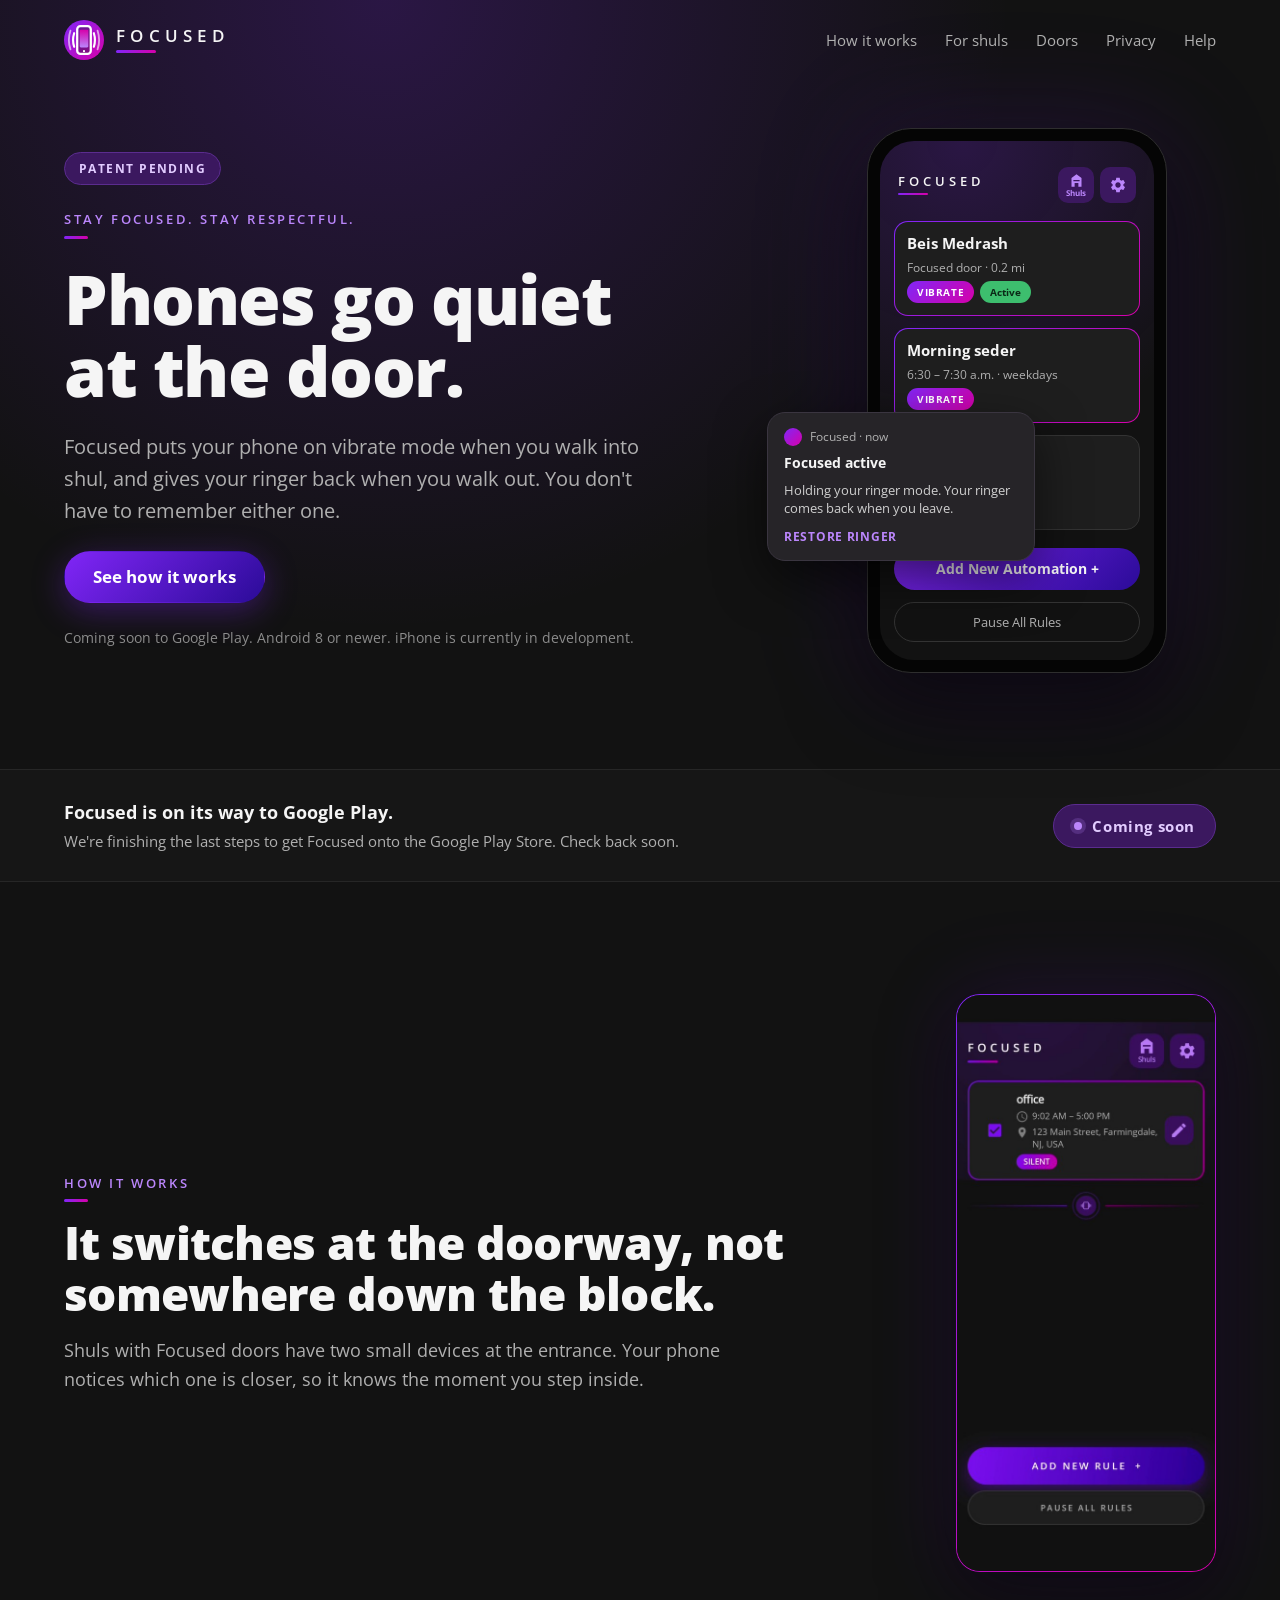
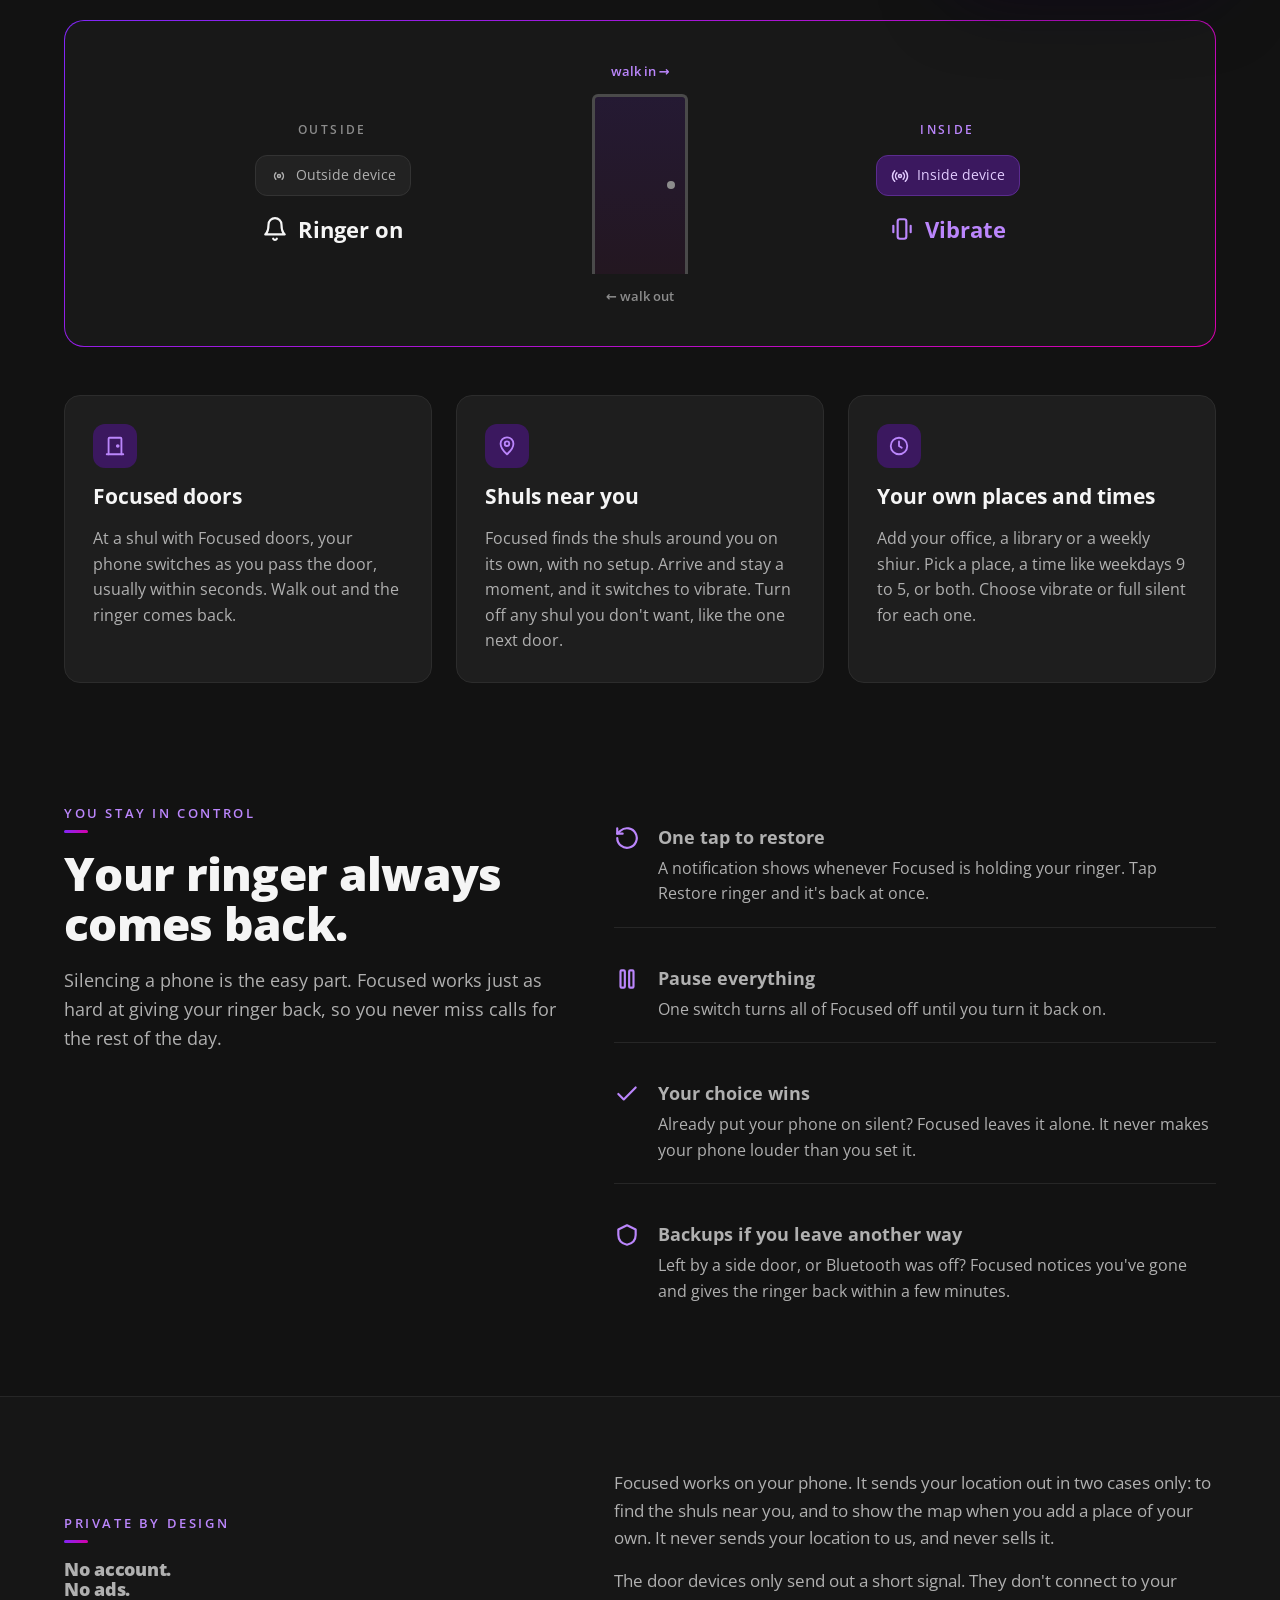
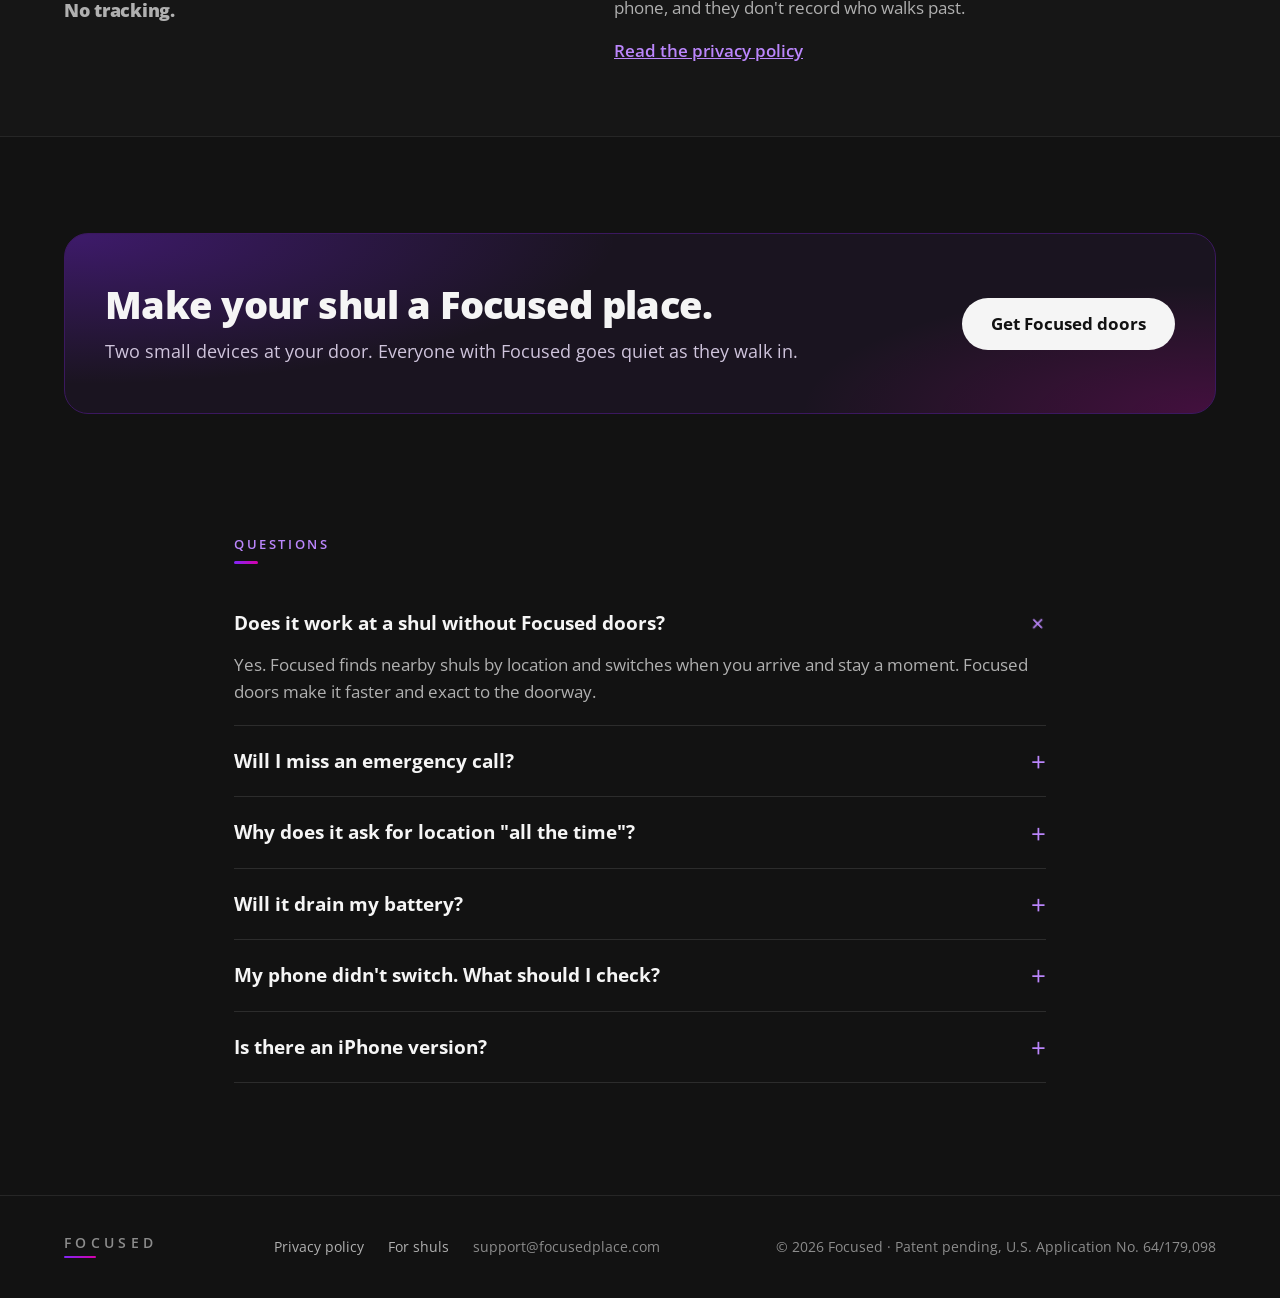
==== commit a4a58eb8: "Add files via upload" ====
--- a/index.html
+++ b/index.html
@@ -51,6 +51,7 @@
         <div class="nav-links" id="nav-links">
           <a href="#how">How it works</a>
           <a href="shuls.html">For shuls</a>
+          <a href="doors.html">Doors</a>
           <a href="#privacy">Privacy</a>
           <a href="#help">Help</a>
         </div>
@@ -298,7 +299,7 @@
           </p>
           <p>The door devices only send out a short signal. They don't connect to your phone, and they don't record who
             walks past.</p>
-          <a class="privacy-link" href="https://joshg1628.github.io/focused-privacy/">Read the privacy policy</a>
+          <a class="privacy-link" href="privacy.html">Read the privacy policy</a>
         </div>
       </div>
     </section>
@@ -355,11 +356,11 @@
     <div class="wrap">
       <span class="wordmark wordmark--small">FOCUSED</span>
       <div class="footer-links">
-        <a href="https://joshg1628.github.io/focused-privacy/">Privacy policy</a>
+        <a href="privacy.html">Privacy policy</a>
         <a href="shuls.html">For shuls</a>
         <span>support@focusedplace.com</span>
       </div>
-      <span>© <span data-year>2026</span> Focused · Patent pending</span>
+      <span>© <span data-year>2026</span> Focused · Patent pending, U.S. Application No. 64/179,098</span>
     </div>
   </footer>
 </body>
--- a/css/style.css
+++ b/css/style.css
@@ -1480,6 +1480,263 @@
   color: #FF8A80;
 }
 
+/* ---------- Privacy policy ---------- */
+
+.legal {
+  max-width: 800px;
+  padding-block: 48px 112px;
+}
+
+.legal h1 {
+  font-size: clamp(32px, 4.4vw, 48px);
+  line-height: 1.1;
+  font-weight: 800;
+  letter-spacing: -0.015em;
+}
+
+.legal .date {
+  margin-top: 10px;
+  font-size: 14px;
+  color: var(--text-3);
+}
+
+.legal h2 {
+  margin-top: 48px;
+  font-size: 22px;
+  font-weight: 700;
+}
+
+.legal p,
+.legal ul {
+  margin-top: 16px;
+  color: var(--text-2);
+}
+
+.legal strong {
+  color: var(--text);
+}
+
+.legal ul {
+  padding-left: 22px;
+  list-style: disc;
+}
+
+.legal li + li {
+  margin-top: 6px;
+}
+
+.legal li::marker {
+  color: var(--lilac);
+}
+
+.legal code {
+  padding: 2px 6px;
+  border-radius: 6px;
+  background: var(--surface);
+  border: 1px solid var(--line-2);
+  font-size: 14px;
+  color: var(--text-soft);
+}
+
+/* Scrolls sideways on its own if a table is ever too wide for a phone */
+.legal__table {
+  margin-top: 16px;
+  overflow-x: auto;
+  border: 1px solid var(--line-2);
+  border-radius: 14px;
+  background: var(--surface-2);
+}
+
+.legal table {
+  width: 100%;
+  border-collapse: collapse;
+  font-size: 15px;
+  line-height: 1.5;
+}
+
+.legal th,
+.legal td {
+  padding: 12px 16px;
+  text-align: left;
+  vertical-align: top;
+  border-bottom: 1px solid var(--line-2);
+}
+
+.legal tr:last-child td {
+  border-bottom: none;
+}
+
+.legal th {
+  background: var(--surface);
+  color: var(--lilac);
+  font-size: 12px;
+  font-weight: 600;
+  letter-spacing: 0.12em;
+  text-transform: uppercase;
+}
+
+.legal td {
+  color: var(--text-2);
+}
+
+.legal td:first-child {
+  color: var(--text);
+  font-weight: 600;
+}
+
+/* ---------- Shuls with Focused doors ---------- */
+
+.doors {
+  padding-block: 48px 112px;
+  display: flex;
+  flex-direction: column;
+  gap: 24px;
+}
+
+.doors h1 {
+  font-size: clamp(36px, 4.6vw, 56px);
+  line-height: 1.08;
+  font-weight: 800;
+  letter-spacing: -0.02em;
+}
+
+/* The counts, search and list stay hidden until the list has loaded */
+.doors [hidden] {
+  display: none;
+}
+
+/* Three across, even on a phone */
+.doors-stats {
+  display: grid;
+  grid-template-columns: repeat(3, minmax(0, 1fr));
+  gap: 12px;
+}
+
+.doors-stat {
+  display: flex;
+  flex-direction: column;
+  padding: 18px 20px;
+  border-radius: 16px;
+  background: var(--surface);
+  border: 1px solid var(--line-2);
+}
+
+.doors-stat strong {
+  font-size: 32px;
+  font-weight: 800;
+  line-height: 1.1;
+}
+
+.doors-stat span {
+  font-size: 14px;
+  color: var(--text-3);
+}
+
+@media (max-width: 600px) {
+  .doors-stats {
+    gap: 8px;
+  }
+
+  .doors-stat {
+    padding: 14px;
+  }
+
+  .doors-stat strong {
+    font-size: 26px;
+  }
+}
+
+.doors-search input {
+  width: 100%;
+  max-width: 480px;
+  min-height: 48px;
+  padding: 0 16px;
+  border-radius: 12px;
+  background: var(--sunken);
+  border: 1px solid var(--divider);
+  color: var(--text);
+  font: inherit;
+}
+
+.doors-search input::placeholder {
+  color: #6E6E6E;
+}
+
+#doors-list {
+  display: flex;
+  flex-direction: column;
+  gap: 12px;
+}
+
+.doors-city {
+  margin-top: 12px;
+  font-size: 13px;
+  font-weight: 600;
+  letter-spacing: 0.2em;
+  text-transform: uppercase;
+  color: var(--text-3);
+}
+
+.doors-group {
+  border-radius: 16px;
+  background: var(--surface);
+  border: 1px solid var(--line-2);
+}
+
+.doors-shul {
+  display: flex;
+  flex-direction: column;
+  gap: 4px;
+  padding: 18px 20px;
+  border-bottom: 1px solid var(--line-2);
+}
+
+.doors-shul:last-child {
+  border-bottom: none;
+}
+
+.doors-shul strong {
+  font-size: 18px;
+}
+
+.doors-shul__address {
+  font-size: 15px;
+  color: var(--text-2);
+}
+
+.doors-chips {
+  display: flex;
+  flex-wrap: wrap;
+  gap: 8px;
+  margin-top: 6px;
+}
+
+.doors-chip {
+  padding: 3px 12px;
+  border-radius: 999px;
+  background: var(--plum);
+  color: var(--plum-text);
+  font-size: 13px;
+  font-weight: 600;
+}
+
+.doors-message {
+  display: flex;
+  flex-direction: column;
+  align-items: flex-start;
+  gap: 14px;
+  padding: 28px;
+  border-radius: 16px;
+  background: var(--surface);
+  border: 1px solid var(--line-2);
+  color: var(--text-2);
+}
+
+.doors-note {
+  font-size: 14px;
+  color: var(--text-3);
+}
+
 /* ---------- 404 ---------- */
 
 .not-found {
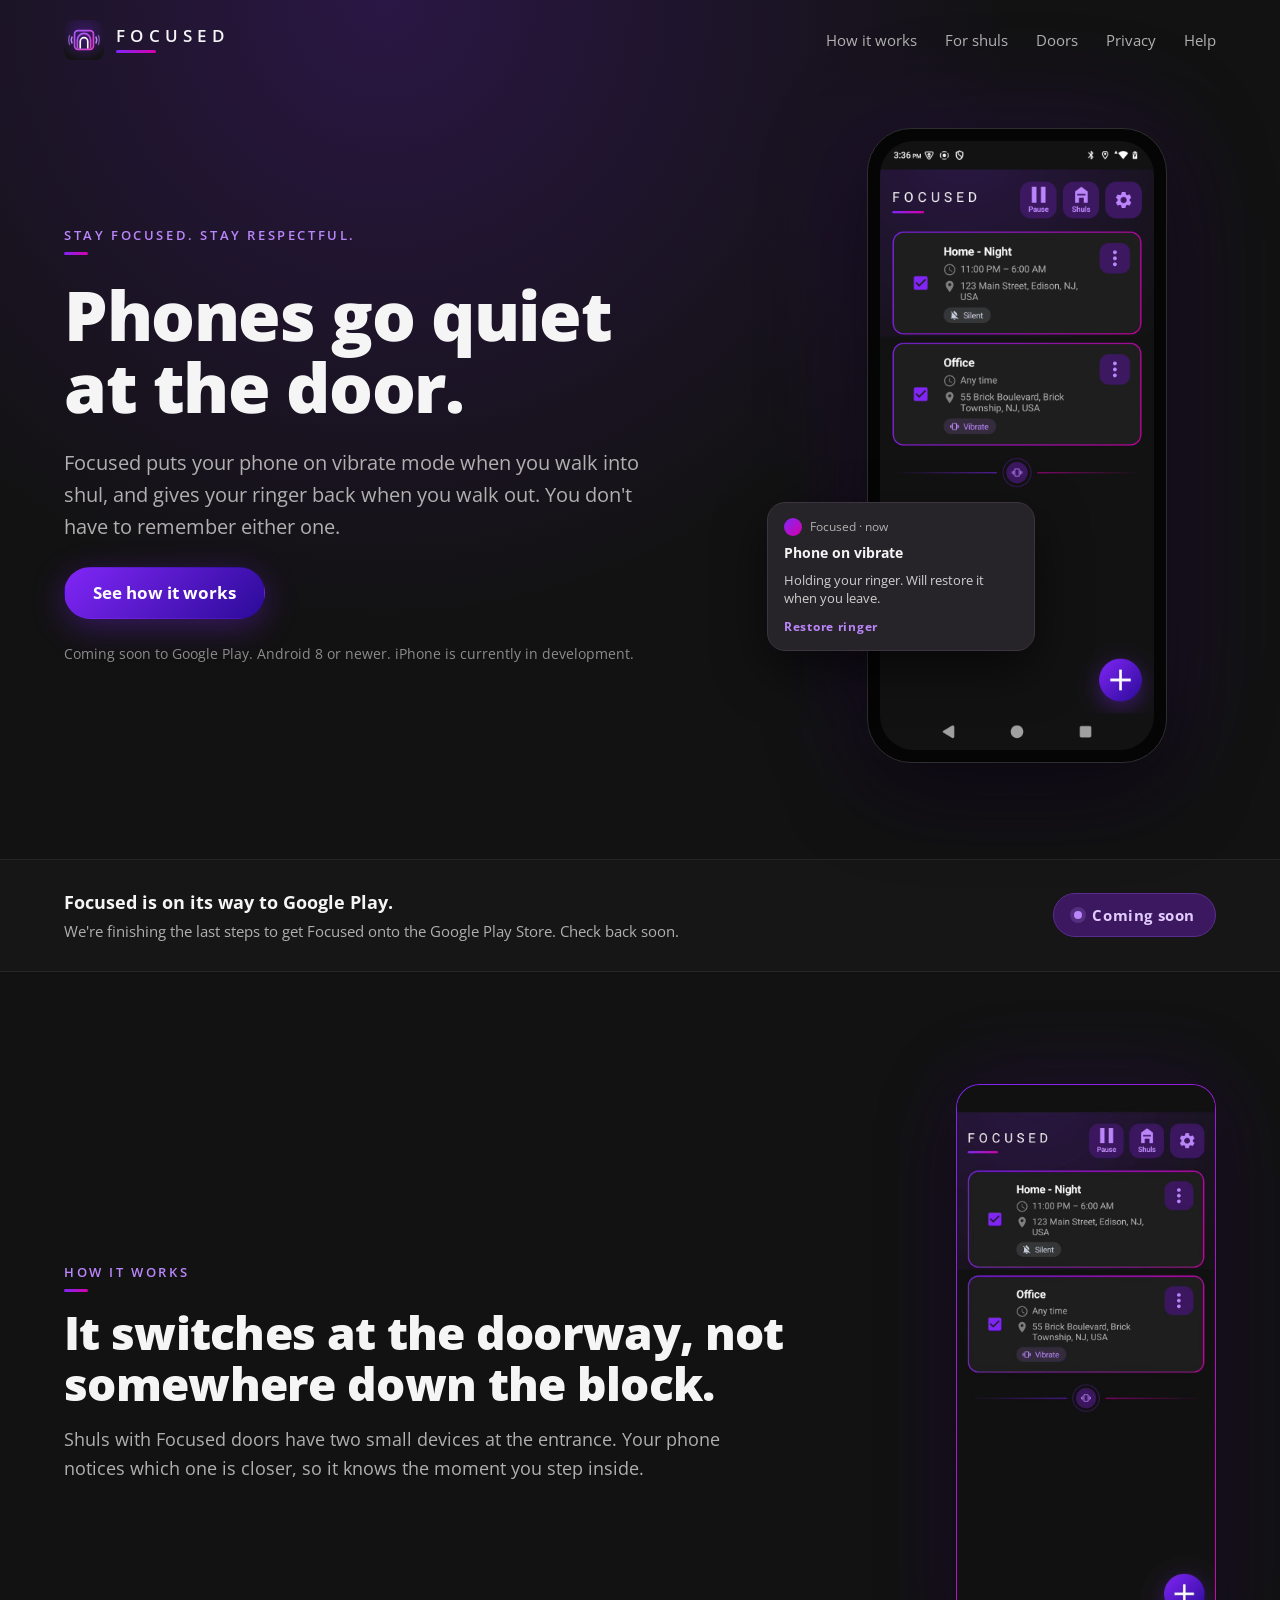
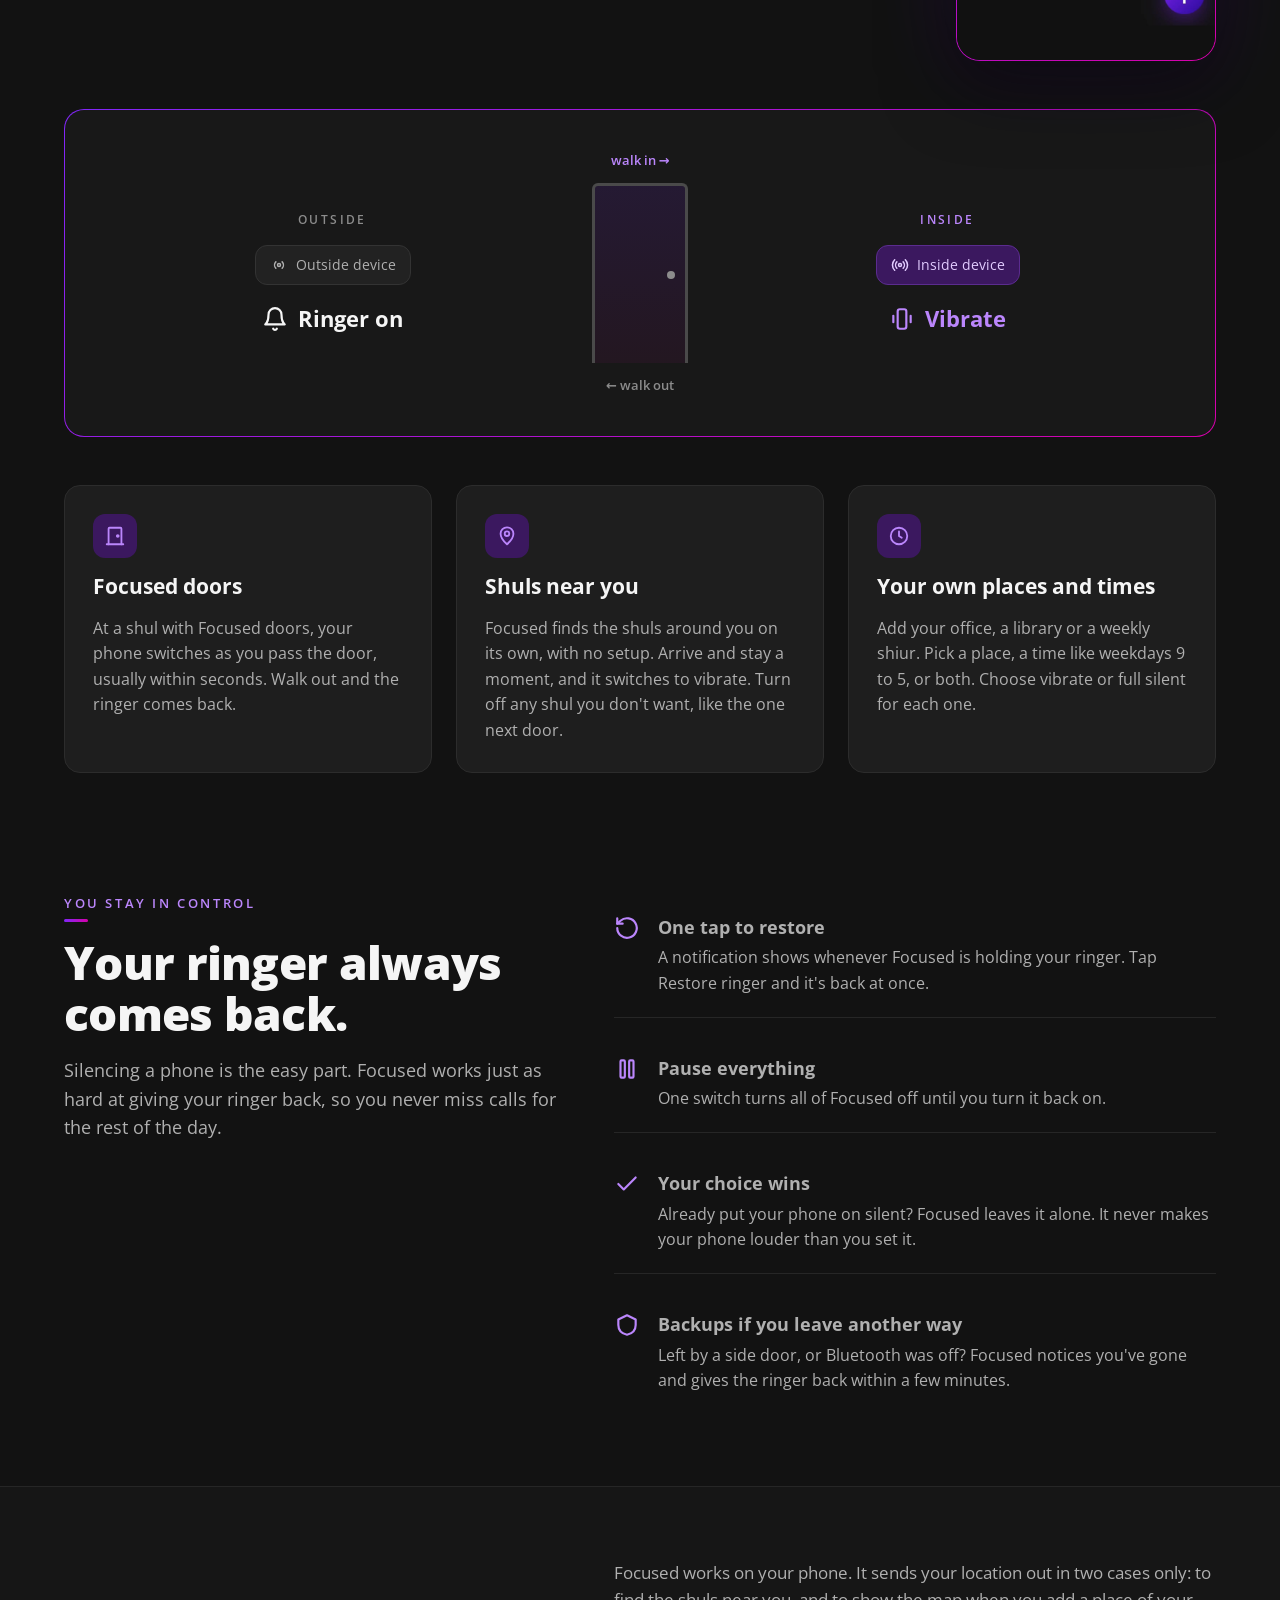
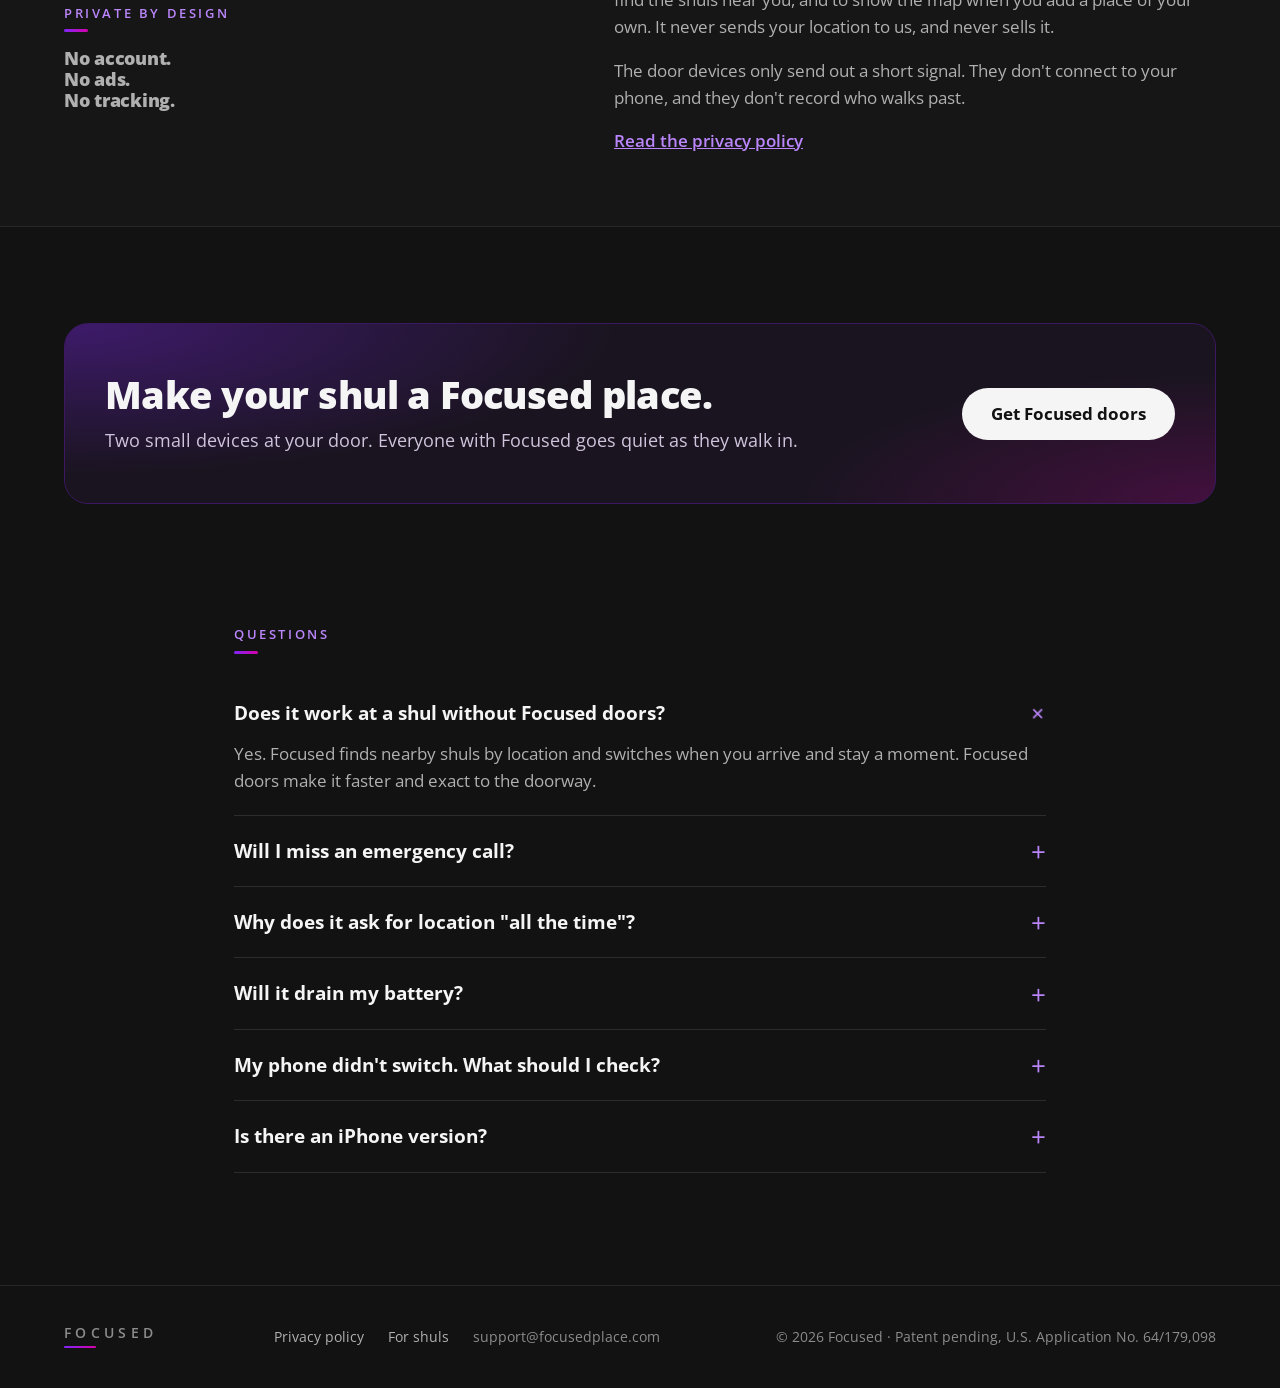
==== commit 8e11de28: "Add files via upload" ====
--- a/index.html
+++ b/index.html
@@ -63,7 +63,6 @@
     <div class="wrap">
       <section class="hero">
         <div class="hero__text">
-          <span class="patent-tag">Patent pending</span>
           <span class="eyebrow">Stay focused. Stay respectful.</span>
           <h1>Phones go quiet at the door.</h1>
           <p class="lead">Focused puts your phone on vibrate mode when you walk into shul, and gives your ringer back
@@ -76,58 +75,16 @@
 
         <div class="hero__visual">
           <div class="phone-stage">
-            <div class="phone" role="img"
-              aria-label="The Focused app showing a shul with a Focused door where vibrate is active, a weekday morning rule, and a library rule set to silent">
-              <div class="phone__screen">
-                <div class="app-bar">
-                  <span class="wordmark">FOCUSED</span>
-                  <!-- The app's two header tiles: Nearby Shuls (with its label) and Settings.
-                       Same IconShul and IconGear shapes as Resources/Styles/Styles.xaml. -->
-                  <span class="app-bar__buttons">
-                    <span class="app-bar__button app-bar__button--labeled">
-                      <svg class="icon-fill" width="15" height="15" viewBox="0 0 24 24" aria-hidden="true">
-                        <path d="M12 2L4 8v14h5v-6h6v6h5V8l-8-6zM7 11h10v2H7v-2z" />
-                      </svg>
-                      <span class="app-bar__label">Shuls</span>
-                    </span>
-                    <span class="app-bar__button">
-                      <svg class="icon-fill" width="18" height="18" viewBox="0 0 24 24" aria-hidden="true">
-                        <path
-                          d="M19.14 12.94c.04-.3.06-.61.06-.94 0-.32-.02-.64-.07-.94l2.03-1.58c.18-.14.23-.41.12-.61l-1.92-3.32c-.12-.22-.37-.29-.59-.22l-2.39.96c-.5-.38-1.03-.7-1.62-.94l-.36-2.54c-.04-.24-.24-.41-.48-.41h-3.84c-.24 0-.43.17-.47.41l-.36 2.54c-.59.24-1.13.57-1.62.94l-2.39-.96c-.22-.08-.47 0-.59.22L2.74 8.87c-.12.21-.08.47.12.61l2.03 1.58c-.05.3-.09.63-.09.94s.02.64.07.94l-2.03 1.58c-.18.14-.23.41-.12.61l1.92 3.32c.12.22.37.29.59.22l2.39-.96c.5.38 1.03.7 1.62.94l.36 2.54c.05.24.24.41.48.41h3.84c.24 0 .44-.17.47-.41l.36-2.54c.59-.24 1.13-.56 1.62-.94l2.39.96c.22.08.47 0 .59-.22l1.92-3.32c.12-.22.07-.47-.12-.61l-2.01-1.58zM12 15.6c-1.98 0-3.6-1.62-3.6-3.6s1.62-3.6 3.6-3.6 3.6 1.62 3.6 3.6-1.62 3.6-3.6 3.6z" />
-                      </svg>
-                    </span>
-                  </span>
-                </div>
-
-                <div class="rule-card rule-card--on">
-                  <span class="rule-card__title">Beis Medrash</span>
-                  <span class="rule-card__meta">Focused door · 0.2 mi</span>
-                  <span class="pills"><span class="pill">VIBRATE</span><span
-                      class="pill pill--active">Active</span></span>
-                </div>
-
-                <div class="rule-card rule-card--on">
-                  <span class="rule-card__title">Morning seder</span>
-                  <span class="rule-card__meta">6:30 – 7:30 a.m. · weekdays</span>
-                  <span class="pills"><span class="pill">VIBRATE</span></span>
-                </div>
-
-                <div class="rule-card">
-                  <span class="rule-card__title">Library</span>
-                  <span class="rule-card__meta">Any time · 476 5th Ave</span>
-                  <span class="pills"><span class="pill">SILENT</span></span>
-                </div>
-
-                <span class="app-button">Add New Automation +</span>
-                <span class="app-button app-button--outline">Pause All Rules</span>
-              </div>
+            <div class="phone">
+              <img class="phone__screen" src="img/1.0.7screenshot.png" width="720" height="1600"
+                alt="The Focused app with two rules: Home - Night, silent from 11 PM to 6 AM, and Office, vibrate any time">
             </div>
 
             <div class="notification" aria-hidden="true">
               <span class="notification__app">Focused · now</span>
-              <span class="notification__title">Focused active</span>
-              <span class="notification__text">Holding your ringer mode. Your ringer comes back when you leave.</span>
-              <span class="notification__action">RESTORE RINGER</span>
+              <span class="notification__title">Phone on vibrate</span>
+              <span class="notification__text">Holding your ringer. Will restore it when you leave.</span>
+              <span class="notification__action">Restore ringer</span>
             </div>
           </div>
         </div>
@@ -154,12 +111,11 @@
         </div>
 
         <!-- Screen recording of the app, hosted with the site and playing on a loop like a GIF.
-             demo.mp4 is screen-20261020-135153.mp4 made smaller (2.7 MB instead of 8.2 MB), and
-             the poster is its first frame, shown while it loads.
+             40-poster.jpg is the first frame of 40.mp4, shown while it loads.
              It has no sound, and "muted" is what lets browsers start it by themselves.
              "playsinline" keeps iPhones from opening it full screen. -->
         <div class="video">
-          <video src="img/demo.mp4" poster="img/demo-poster.jpg" autoplay muted loop playsinline preload="auto"
+          <video src="img/40.mp4" poster="img/40-poster.jpg" autoplay muted loop playsinline preload="auto"
             aria-label="Screen recording of the Focused app"></video>
         </div>
       </div>
--- a/css/style.css
+++ b/css/style.css
@@ -483,14 +483,12 @@
   box-shadow: 0 30px 80px rgba(0, 0, 0, 0.6), 0 0 120px rgba(129, 38, 247, 0.18);
 }
 
+/* A real screenshot of the app */
 .phone__screen {
+  display: block;
+  width: 100%;
+  height: auto;
   border-radius: 34px;
-  overflow: hidden;
-  padding: 22px 14px 18px;
-  display: flex;
-  flex-direction: column;
-  gap: 12px;
-  background: radial-gradient(circle at 30% 0%, var(--glow), var(--glow-none) 55%), var(--bg);
 }
 
 .app-bar {
@@ -1411,6 +1409,24 @@
   line-height: 1.15;
 }
 
+/* The big app icon under the request text, filling the space beside the form on wide
+   screens. Hidden on narrow screens, where the form comes straight after the text. */
+.ask__icon {
+  display: block;
+  align-self: center;
+  width: min(300px, 70%);
+  height: auto;
+  margin-top: 40px;
+  border-radius: 22%;
+  box-shadow: 0 0 0 1px var(--plum-line), 0 28px 90px rgba(129, 38, 247, 0.35);
+}
+
+@media (max-width: 760px) {
+  .ask__icon {
+    display: none;
+  }
+}
+
 .form {
   flex: 1 1 520px;
   min-width: 0;
